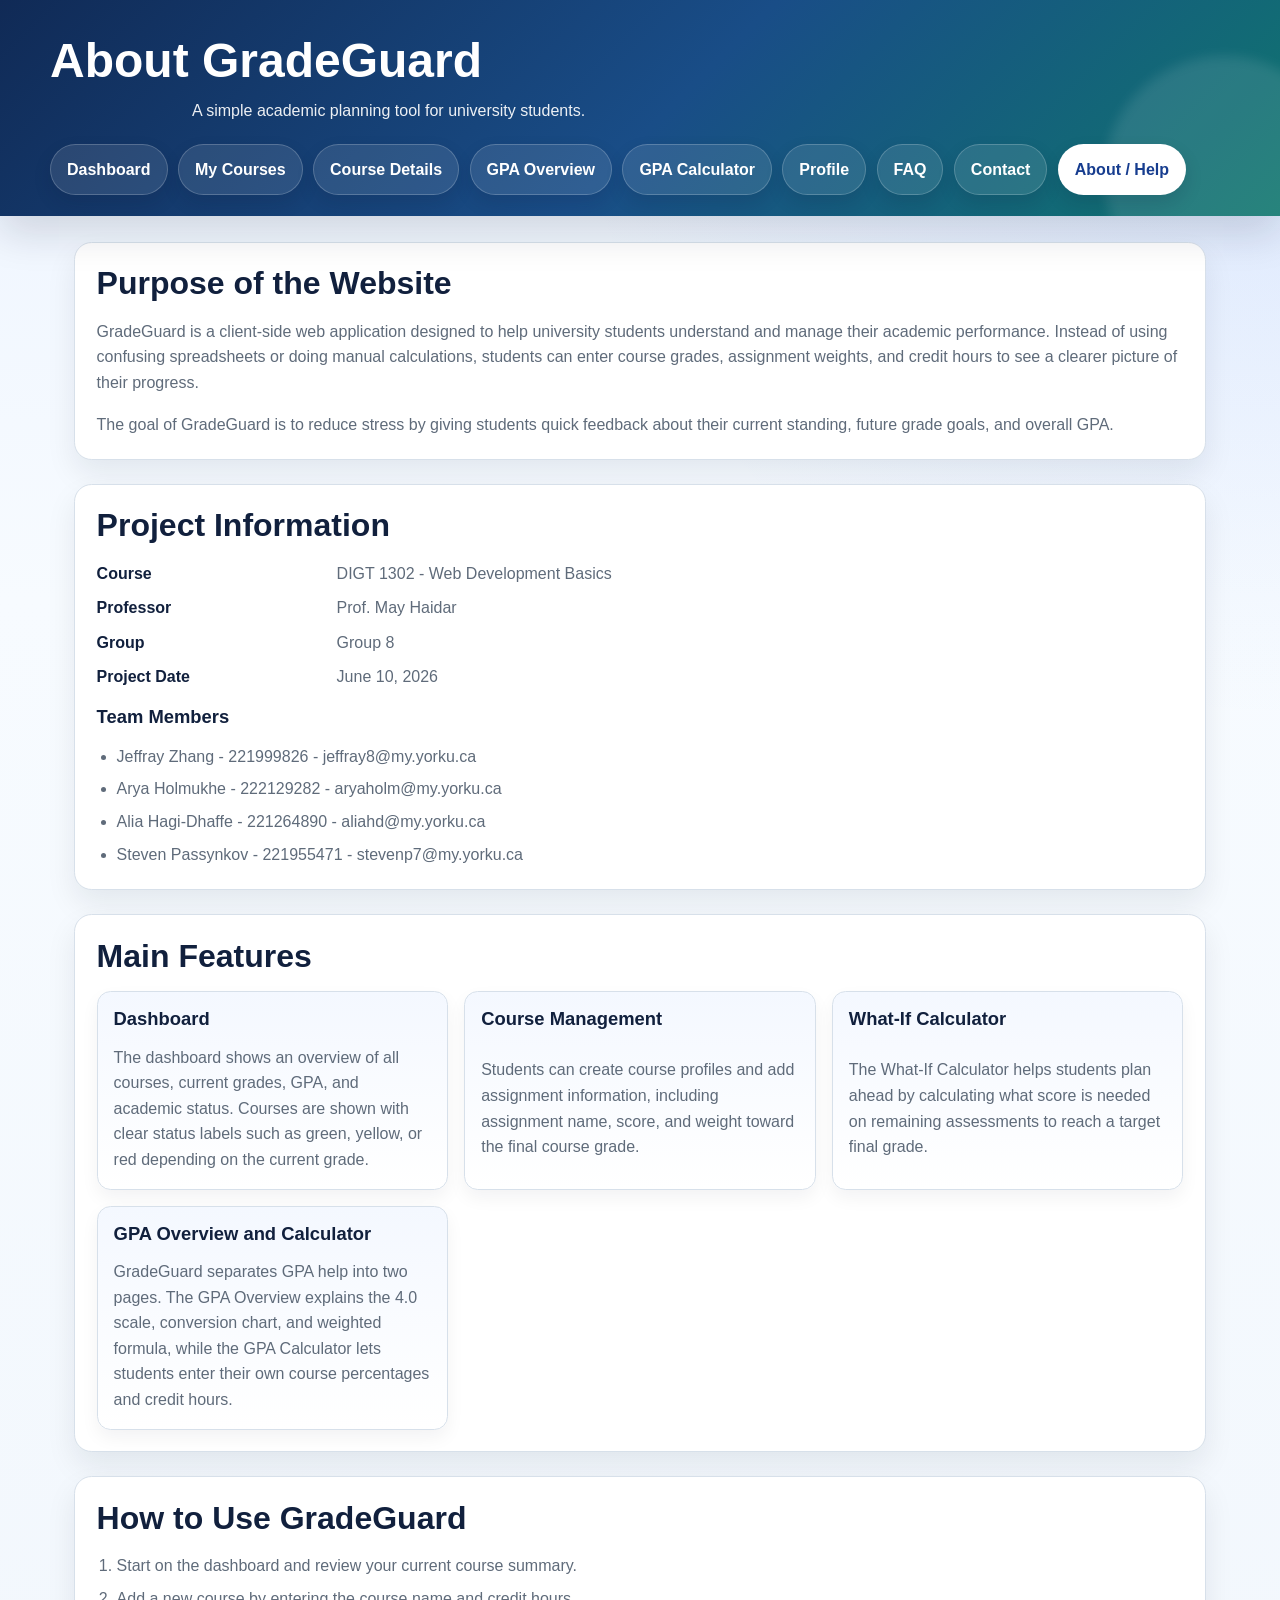
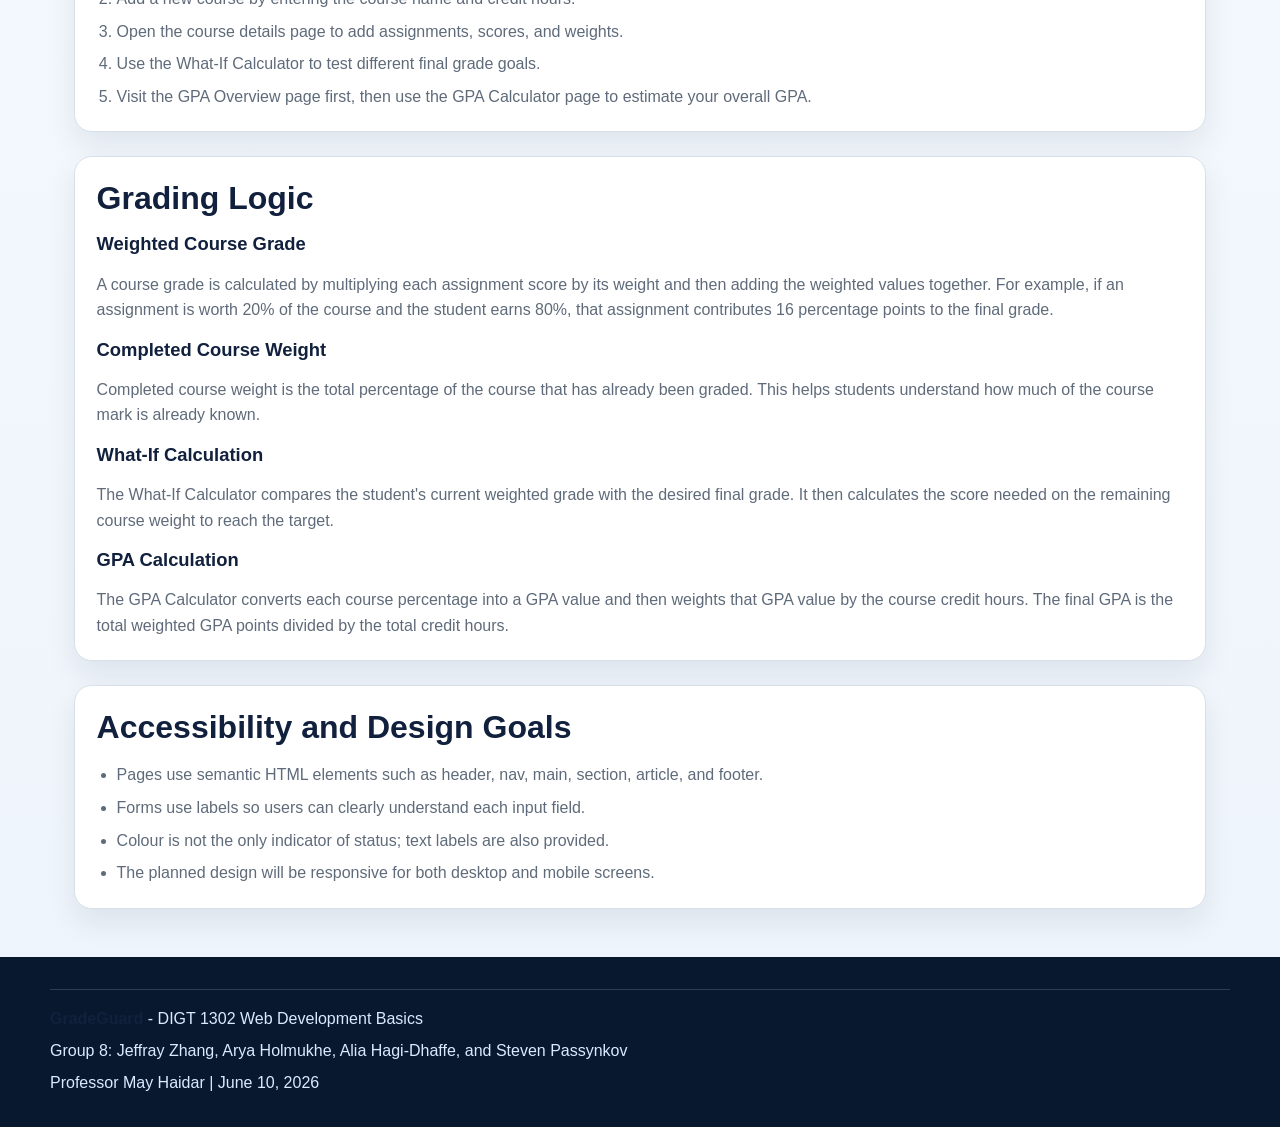
==== about.html @ 0c9a33d7 "added css and fixed feedback" ====
<!DOCTYPE html>
<html lang="en">
<head>
  <meta charset="UTF-8">
  <meta name="viewport" content="width=device-width, initial-scale=1.0">
  <meta name="description" content="Learn how GradeGuard helps students track grades, calculate GPA, and plan academic goals.">
  <title>About GradeGuard</title>
  <link rel="stylesheet" href="css/style.css">
</head>
<body class="site-page">
  <header class="page-header">
    <h1>About GradeGuard</h1>
    <p>A simple academic planning tool for university students.</p>

    <nav class="main-nav" aria-label="Main navigation">
      <ul>
        <li><a href="index.html">Dashboard</a></li>
        <li><a href="courses.html">My Courses</a></li>
        <li><a href="course-detail.html">Course Details</a></li>
        <li><a href="gpa-overview.html">GPA Overview</a></li>
        <li><a href="gpa-calculator.html">GPA Calculator</a></li>
        <li><a href="profile.html">Profile</a></li>
        <li><a href="faq.html">FAQ</a></li>
        <li><a href="contact.html">Contact</a></li>
        <li><a href="about.html" aria-current="page">About / Help</a></li>
      </ul>
    </nav>
  </header>

  <main class="page-content">
    <section aria-labelledby="purpose-heading">
      <h2 id="purpose-heading">Purpose of the Website</h2>
      <p>
        GradeGuard is a client-side web application designed to help university students understand
        and manage their academic performance. Instead of using confusing spreadsheets or doing
        manual calculations, students can enter course grades, assignment weights, and credit hours
        to see a clearer picture of their progress.
      </p>
      <p>
        The goal of GradeGuard is to reduce stress by giving students quick feedback about their
        current standing, future grade goals, and overall GPA.
      </p>
    </section>

    <section aria-labelledby="team-heading">
      <h2 id="team-heading">Project Information</h2>
      <dl>
        <dt>Course</dt>
        <dd>DIGT 1302 - Web Development Basics</dd>

        <dt>Professor</dt>
        <dd>Prof. May Haidar</dd>

        <dt>Group</dt>
        <dd>Group 8</dd>

        <dt>Project Date</dt>
        <dd>June 10, 2026</dd>
      </dl>

      <h3>Team Members</h3>
      <ul>
        <li>Jeffray Zhang - 221999826 - jeffray8@my.yorku.ca</li>
        <li>Arya Holmukhe - 222129282 - aryaholm@my.yorku.ca</li>
        <li>Alia Hagi-Dhaffe - 221264890 - aliahd@my.yorku.ca</li>
        <li>Steven Passynkov - 221955471 - stevenp7@my.yorku.ca</li>
      </ul>
    </section>

    <section aria-labelledby="features-heading">
      <h2 id="features-heading">Main Features</h2>

      <article>
        <h3>Dashboard</h3>
        <p>
          The dashboard shows an overview of all courses, current grades, GPA, and academic status.
          Courses are shown with clear status labels such as green, yellow, or red depending on the
          current grade.
        </p>
      </article>

      <article>
        <h3>Course Management</h3>
        <p>
          Students can create course profiles and add assignment information, including assignment
          name, score, and weight toward the final course grade.
        </p>
      </article>

      <article>
        <h3>What-If Calculator</h3>
        <p>
          The What-If Calculator helps students plan ahead by calculating what score is needed on
          remaining assessments to reach a target final grade.
        </p>
      </article>

      <article>
        <h3>GPA Overview and Calculator</h3>
        <p>
          GradeGuard separates GPA help into two pages. The GPA Overview explains the 4.0 scale,
          conversion chart, and weighted formula, while the GPA Calculator lets students enter their
          own course percentages and credit hours.
        </p>
      </article>
    </section>

    <section aria-labelledby="instructions-heading">
      <h2 id="instructions-heading">How to Use GradeGuard</h2>
      <ol>
        <li>Start on the dashboard and review your current course summary.</li>
        <li>Add a new course by entering the course name and credit hours.</li>
        <li>Open the course details page to add assignments, scores, and weights.</li>
        <li>Use the What-If Calculator to test different final grade goals.</li>
        <li>Visit the GPA Overview page first, then use the GPA Calculator page to estimate your overall GPA.</li>
      </ol>
    </section>

    <section aria-labelledby="grading-heading">
      <h2 id="grading-heading">Grading Logic</h2>

      <h3>Weighted Course Grade</h3>
      <p>
        A course grade is calculated by multiplying each assignment score by its weight and then
        adding the weighted values together. For example, if an assignment is worth 20% of the course
        and the student earns 80%, that assignment contributes 16 percentage points to the final grade.
      </p>

      <h3>Completed Course Weight</h3>
      <p>
        Completed course weight is the total percentage of the course that has already been graded.
        This helps students understand how much of the course mark is already known.
      </p>

      <h3>What-If Calculation</h3>
      <p>
        The What-If Calculator compares the student's current weighted grade with the desired final
        grade. It then calculates the score needed on the remaining course weight to reach the target.
      </p>

      <h3>GPA Calculation</h3>
      <p>
        The GPA Calculator converts each course percentage into a GPA value and then weights that GPA
        value by the course credit hours. The final GPA is the total weighted GPA points divided by
        the total credit hours.
      </p>
    </section>

    <section aria-labelledby="accessibility-heading">
      <h2 id="accessibility-heading">Accessibility and Design Goals</h2>
      <ul>
        <li>Pages use semantic HTML elements such as header, nav, main, section, article, and footer.</li>
        <li>Forms use labels so users can clearly understand each input field.</li>
        <li>Colour is not the only indicator of status; text labels are also provided.</li>
        <li>The planned design will be responsive for both desktop and mobile screens.</li>
      </ul>
    </section>
  </main>

  <footer class="site-footer">
    <hr>
    <p><strong>GradeGuard</strong> - DIGT 1302 Web Development Basics</p>
    <p>Group 8: Jeffray Zhang, Arya Holmukhe, Alia Hagi-Dhaffe, and Steven Passynkov</p>
    <p>Professor May Haidar | June 10, 2026</p>
  </footer>
</body>
</html>
---- css/style.css ----
/* ==================================
   GradeGuard Phase 2 Stylesheet
   Mobile-first, responsive layout
   ================================== */

:root {
  --bg: #eef4fb;
  --bg-alt: #f8fbff;
  --surface: #ffffff;
  --surface-soft: #f4f8ff;
  --surface-accent: #eaf2ff;
  --text: #1f2937;
  --muted: #5f6b7a;
  --heading: #11203d;
  --primary: #2563eb;
  --primary-dark: #173d8f;
  --secondary: #0f766e;
  --accent: #b45309;
  --success: #15803d;
  --warning: #b45309;
  --danger: #b91c1c;
  --focus: rgba(37, 99, 235, 0.22);
  --border-color: #d7e0ea;
  --shadow: 0 14px 30px rgba(15, 23, 42, 0.08);
  --shadow-strong: 0 18px 38px rgba(15, 23, 42, 0.14);
  --radius: 1.1rem;
  --radius-sm: 0.85rem;
  --max-width: 1180px;
}

*,
*::before,
*::after {
  box-sizing: border-box;
}

html {
  scroll-behavior: smooth;
}

body.site-page {
  margin: 0;
  min-height: 100vh;
  font-family: Arial, Helvetica, sans-serif;
  font-size: 1rem;
  line-height: 1.6;
  color: var(--text);
  background:
    radial-gradient(circle at top right, rgba(37, 99, 235, 0.11), transparent 24%),
    linear-gradient(180deg, #edf4ff 0%, #f7fbff 22%, #eef4fb 100%);
}

img {
  display: block;
  max-width: 100%;
  height: auto;
}

img[src*="profile"] {
  border-radius: 50%;
}

figure {
  margin: 0;
  display: grid;
  gap: 0.75rem;
  justify-items: center;
  text-align: center;
}

figure img {
  width: min(100%, 15rem);
  padding: 0.75rem;
  border: 1px solid var(--border-color);
  background: var(--surface);
  box-shadow: var(--shadow);
}

figcaption {
  color: var(--muted);
  font-size: 0.95rem;
}

abbr[title] {
  text-decoration: underline dotted;
}

h1,
h2,
h3,
h4,
h5,
h6 {
  margin: 0;
  color: var(--heading);
  line-height: 1.2;
}

h1 {
  font-size: clamp(2rem, 5vw, 3rem);
}

h2 {
  font-size: clamp(1.45rem, 3vw, 2rem);
}

h3 {
  font-size: 1.15rem;
}

p,
ul,
ol,
dl,
form,
table,
figure {
  margin: 0;
}

p,
dd,
li,
summary,
figcaption,
address {
  color: var(--muted);
}

strong,
th,
dt,
legend,
label,
summary {
  color: var(--heading);
}

ul,
ol {
  padding-left: 1.25rem;
}

li + li {
  margin-top: 0.45rem;
}

.main-nav li + li,
.page-content > nav:not(.main-nav) li + li {
  margin-top: 0;
}

dl {
  display: grid;
  gap: 0.45rem;
}

dt {
  font-weight: 700;
}

dd {
  margin: 0;
}

address {
  font-style: normal;
  display: grid;
  gap: 0.45rem;
}

a {
  color: var(--primary);
  text-decoration: none;
  text-underline-offset: 0.16em;
  transition: color 0.2s ease, opacity 0.2s ease, text-decoration-color 0.2s ease;
}

a:hover,
a:focus-visible {
  color: var(--primary-dark);
  text-decoration: underline;
}

:focus-visible {
  outline: 3px solid var(--focus);
  outline-offset: 2px;
}

button,
input,
select,
textarea {
  font: inherit;
}

.page-header {
  position: relative;
  overflow: hidden;
  padding: 1.5rem 1rem 1rem;
  color: #ffffff;
  background: linear-gradient(135deg, #102a56 0%, #194d87 52%, #0f766e 100%);
  box-shadow: var(--shadow-strong);
}

.page-header::after {
  content: "";
  position: absolute;
  right: -4rem;
  bottom: -5rem;
  width: 15rem;
  height: 15rem;
  border-radius: 50%;
  background: rgba(255, 255, 255, 0.1);
  filter: blur(6px);
}

.page-header > h1,
.page-header > p,
.page-header > nav {
  position: relative;
  z-index: 1;
  max-width: var(--max-width);
  margin-inline: auto;
}

.page-header > h1 {
  color: #ffffff;
}

.page-header > p {
  margin-top: 0.55rem;
  max-width: 56rem;
  color: rgba(255, 255, 255, 0.92);
}

.main-nav {
  margin-top: 1.25rem;
}

.main-nav ul {
  display: flex;
  flex-wrap: wrap;
  gap: 0.65rem;
  list-style: none;
  margin: 0;
  padding: 0;
}

.main-nav li {
  flex: 1 1 100%;
}

.main-nav a {
  display: inline-flex;
  width: 100%;
  align-items: center;
  justify-content: center;
  padding: 0.72rem 1rem;
  border: 1px solid rgba(255, 255, 255, 0.2);
  border-radius: 999px;
  background: rgba(255, 255, 255, 0.1);
  color: #ffffff;
  font-weight: 700;
  text-align: center;
  box-shadow: 0 8px 18px rgba(11, 23, 48, 0.14);
  transition: transform 0.2s ease, background 0.2s ease, color 0.2s ease, box-shadow 0.2s ease;
}

.main-nav a:hover,
.main-nav a:focus-visible {
  color: var(--primary-dark);
  background: #ffffff;
  text-decoration: none;
  transform: translateY(-1px);
  box-shadow: 0 12px 24px rgba(11, 23, 48, 0.18);
}

.main-nav a[aria-current="page"] {
  background: #ffffff;
  color: var(--primary-dark);
}

.page-content {
  display: grid;
  gap: 1.25rem;
  max-width: var(--max-width);
  margin: 1.25rem auto 0;
  padding: 0 1rem 2.5rem;
}

.page-content > * {
  padding: 1.15rem;
  overflow-x: auto;
  background: var(--surface);
  border: 1px solid var(--border-color);
  border-radius: var(--radius);
  box-shadow: var(--shadow);
}

.page-content > nav:not(.main-nav) {
  padding: 0.9rem 1rem;
  background: var(--surface-soft);
}

.page-content > nav:not(.main-nav) p {
  font-size: 0.95rem;
}

.page-content > nav:not(.main-nav) ul {
  display: flex;
  flex-wrap: wrap;
  gap: 0.6rem;
  list-style: none;
  margin-top: 0.8rem;
  padding: 0;
}

.page-content > nav:not(.main-nav) a {
  display: inline-flex;
  align-items: center;
  padding: 0.55rem 0.8rem;
  border: 1px solid var(--border-color);
  border-radius: 999px;
  background: #ffffff;
  font-weight: 600;
}

.page-content > section,
.page-content > article,
.page-content > aside {
  display: grid;
  gap: 1rem;
}

.page-content > section > h2,
.page-content > section > p,
.page-content > section > ul,
.page-content > section > ol,
.page-content > section > dl,
.page-content > section > form,
.page-content > section > table,
.page-content > section > figure,
.page-content > section > nav,
.page-content > article > h2,
.page-content > article > p,
.page-content > article > ul,
.page-content > article > ol {
  grid-column: 1 / -1;
}

section > article,
section > figure,
section > form,
article > section,
aside > article {
  display: grid;
  gap: 0.9rem;
  padding: 1rem;
  background: linear-gradient(180deg, var(--surface-soft) 0%, #ffffff 100%);
  border: 1px solid var(--border-color);
  border-radius: var(--radius-sm);
  box-shadow: 0 8px 18px rgba(15, 23, 42, 0.05);
  transition: transform 0.2s ease, box-shadow 0.2s ease, border-color 0.2s ease;
}

section > article:hover,
section > figure:hover,
section > form:hover,
article > section:hover,
details:hover {
  transform: translateY(-2px);
  box-shadow: 0 14px 28px rgba(15, 23, 42, 0.1);
}

#course-tools {
  border-left: 5px solid var(--primary);
}

#digt-1302,
#psyc-1010,
#stat-2020 {
  scroll-margin-top: 1.2rem;
}

#digt-1302 {
  border-top: 5px solid var(--success);
}

#psyc-1010 {
  border-top: 5px solid var(--warning);
}

#stat-2020 {
  border-top: 5px solid var(--danger);
}

:target {
  box-shadow: 0 0 0 3px rgba(37, 99, 235, 0.18), var(--shadow);
}

meter,
progress {
  width: 100%;
  height: 0.95rem;
  margin-top: 0.75rem;
  accent-color: var(--primary);
}

table {
  width: 100%;
  min-width: 38rem;
  border-collapse: collapse;
  background: #ffffff;
}

caption {
  caption-side: top;
  text-align: left;
  padding-bottom: 0.75rem;
  font-weight: 700;
  color: var(--heading);
}

thead th {
  background: var(--surface-accent);
  color: var(--primary-dark);
}

th,
td {
  padding: 0.82rem 1rem;
  text-align: left;
  vertical-align: top;
  border-bottom: 1px solid #e3e9f1;
}

tbody tr:nth-child(even) {
  background: #f8fbff;
}

tfoot th,
tfoot td {
  background: #eef4ff;
  font-weight: 700;
}

form {
  display: grid;
  gap: 1rem;
}

form p {
  margin: 0;
}

fieldset {
  display: grid;
  gap: 0.95rem;
  margin: 0;
  padding: 1rem;
  border: 1px solid var(--border-color);
  border-radius: var(--radius-sm);
  background: #ffffff;
  min-inline-size: 0;
}

fieldset fieldset {
  background: var(--surface-soft);
}

legend {
  padding: 0 0.35rem;
  font-weight: 700;
}

label {
  display: inline-block;
  margin-bottom: 0.38rem;
  font-weight: 700;
}

input:not([type="checkbox"]):not([type="radio"]),
select,
textarea {
  width: 100%;
  padding: 0.82rem 0.9rem;
  border: 1px solid #c8d4e2;
  border-radius: 0.8rem;
  background: #ffffff;
  color: var(--text);
  transition: border-color 0.2s ease, box-shadow 0.2s ease, background 0.2s ease;
}

textarea {
  min-height: 8rem;
  resize: vertical;
}

input[type="checkbox"],
input[type="radio"] {
  width: 1rem;
  height: 1rem;
  margin: 0 0.5rem 0 0;
  vertical-align: middle;
  accent-color: var(--primary);
}

input:hover,
select:hover,
textarea:hover {
  border-color: #9eb5d4;
}

input:focus-visible,
select:focus-visible,
textarea:focus-visible,
button:focus-visible {
  border-color: var(--primary);
  box-shadow: 0 0 0 3px var(--focus);
  outline: none;
}

::placeholder {
  color: #7b8696;
}

button {
  display: inline-flex;
  align-items: center;
  justify-content: center;
  padding: 0.82rem 1.15rem;
  border: none;
  border-radius: 0.8rem;
  background: linear-gradient(135deg, var(--primary), var(--secondary));
  color: #ffffff;
  font-weight: 700;
  cursor: pointer;
  box-shadow: 0 10px 22px rgba(37, 99, 235, 0.18);
  transition: transform 0.2s ease, box-shadow 0.2s ease, filter 0.2s ease;
}

button:hover,
button:focus-visible {
  transform: translateY(-1px);
  box-shadow: 0 14px 26px rgba(37, 99, 235, 0.2);
  filter: brightness(1.03);
}

button + button {
  margin-left: 0.55rem;
}

button[type="reset"] {
  background: linear-gradient(135deg, #475569, #334155);
  box-shadow: 0 10px 22px rgba(51, 65, 85, 0.18);
}

button[type="button"] {
  background: linear-gradient(135deg, #dc2626, #b91c1c);
  box-shadow: 0 10px 22px rgba(185, 28, 28, 0.18);
}

td button {
  width: auto;
  white-space: nowrap;
}

details {
  padding: 0.95rem 1rem;
  border: 1px solid var(--border-color);
  border-radius: var(--radius-sm);
  background: #ffffff;
  box-shadow: 0 8px 18px rgba(15, 23, 42, 0.04);
  transition: border-color 0.2s ease, box-shadow 0.2s ease, background 0.2s ease, transform 0.2s ease;
}

details + details {
  margin-top: 0.85rem;
}

details[open] {
  background: var(--surface-soft);
  border-color: #bdd0f2;
  box-shadow: 0 12px 24px rgba(15, 23, 42, 0.08);
}

summary {
  cursor: pointer;
  font-weight: 700;
  list-style: none;
}

summary::-webkit-details-marker {
  display: none;
}

summary::after {
  content: "+";
  float: right;
  color: var(--primary);
  font-size: 1.15rem;
  line-height: 1;
}

details[open] summary::after {
  content: "−";
}

details p,
details dl,
details ul {
  margin-top: 0.8rem;
}

.site-footer {
  padding: 1.5rem 1rem 2rem;
  color: #dbeafe;
  background: #08192f;
}

.site-footer > hr,
.site-footer > p {
  max-width: var(--max-width);
  margin-inline: auto;
}

.site-footer > hr {
  border: none;
  border-top: 1px solid rgba(191, 219, 254, 0.18);
  margin-bottom: 1rem;
}

.site-footer p {
  margin-top: 0.4rem;
  color: #dbeafe;
}

.site-footer a {
  color: #93c5fd;
}

.site-footer a:hover,
.site-footer a:focus-visible {
  color: #ffffff;
}

@media (min-width: 48rem) {
  .page-header {
    padding: 2rem 1.5rem 1.35rem;
  }

  .main-nav li {
    flex: 0 1 auto;
  }

  .main-nav a {
    width: auto;
  }

  .page-content {
    gap: 1.5rem;
    padding: 0 1.5rem 3rem;
  }

  .page-content > section,
  .page-content > article {
    grid-template-columns: repeat(auto-fit, minmax(17rem, 1fr));
  }

  fieldset {
    grid-template-columns: repeat(2, minmax(0, 1fr));
  }

  fieldset fieldset {
    grid-column: 1 / -1;
  }

  figure {
    justify-items: start;
    text-align: left;
  }

  dl {
    grid-template-columns: minmax(10rem, 14rem) 1fr;
    gap: 0.55rem 1rem;
  }
}

@media (min-width: 75rem) {
  .page-content {
    margin-top: 1.6rem;
  }

  .page-content > * {
    padding: 1.35rem;
  }

  .main-nav ul {
    justify-content: flex-start;
  }
}

@media (orientation: landscape) and (max-width: 70rem) {
  .main-nav ul {
    justify-content: center;
  }

  .page-content {
    gap: 1rem;
  }

  .page-content > * {
    padding: 1rem;
  }
}

@media (max-width: 47.99rem) {
  body.site-page {
    font-size: 0.98rem;
  }

  .page-header,
  .site-footer {
    padding-left: 1rem;
    padding-right: 1rem;
  }

  .page-content > * {
    padding: 1rem;
  }

  table {
    min-width: 34rem;
  }

  button {
    width: 100%;
  }

  button + button {
    margin-top: 0.55rem;
    margin-left: 0;
  }
}
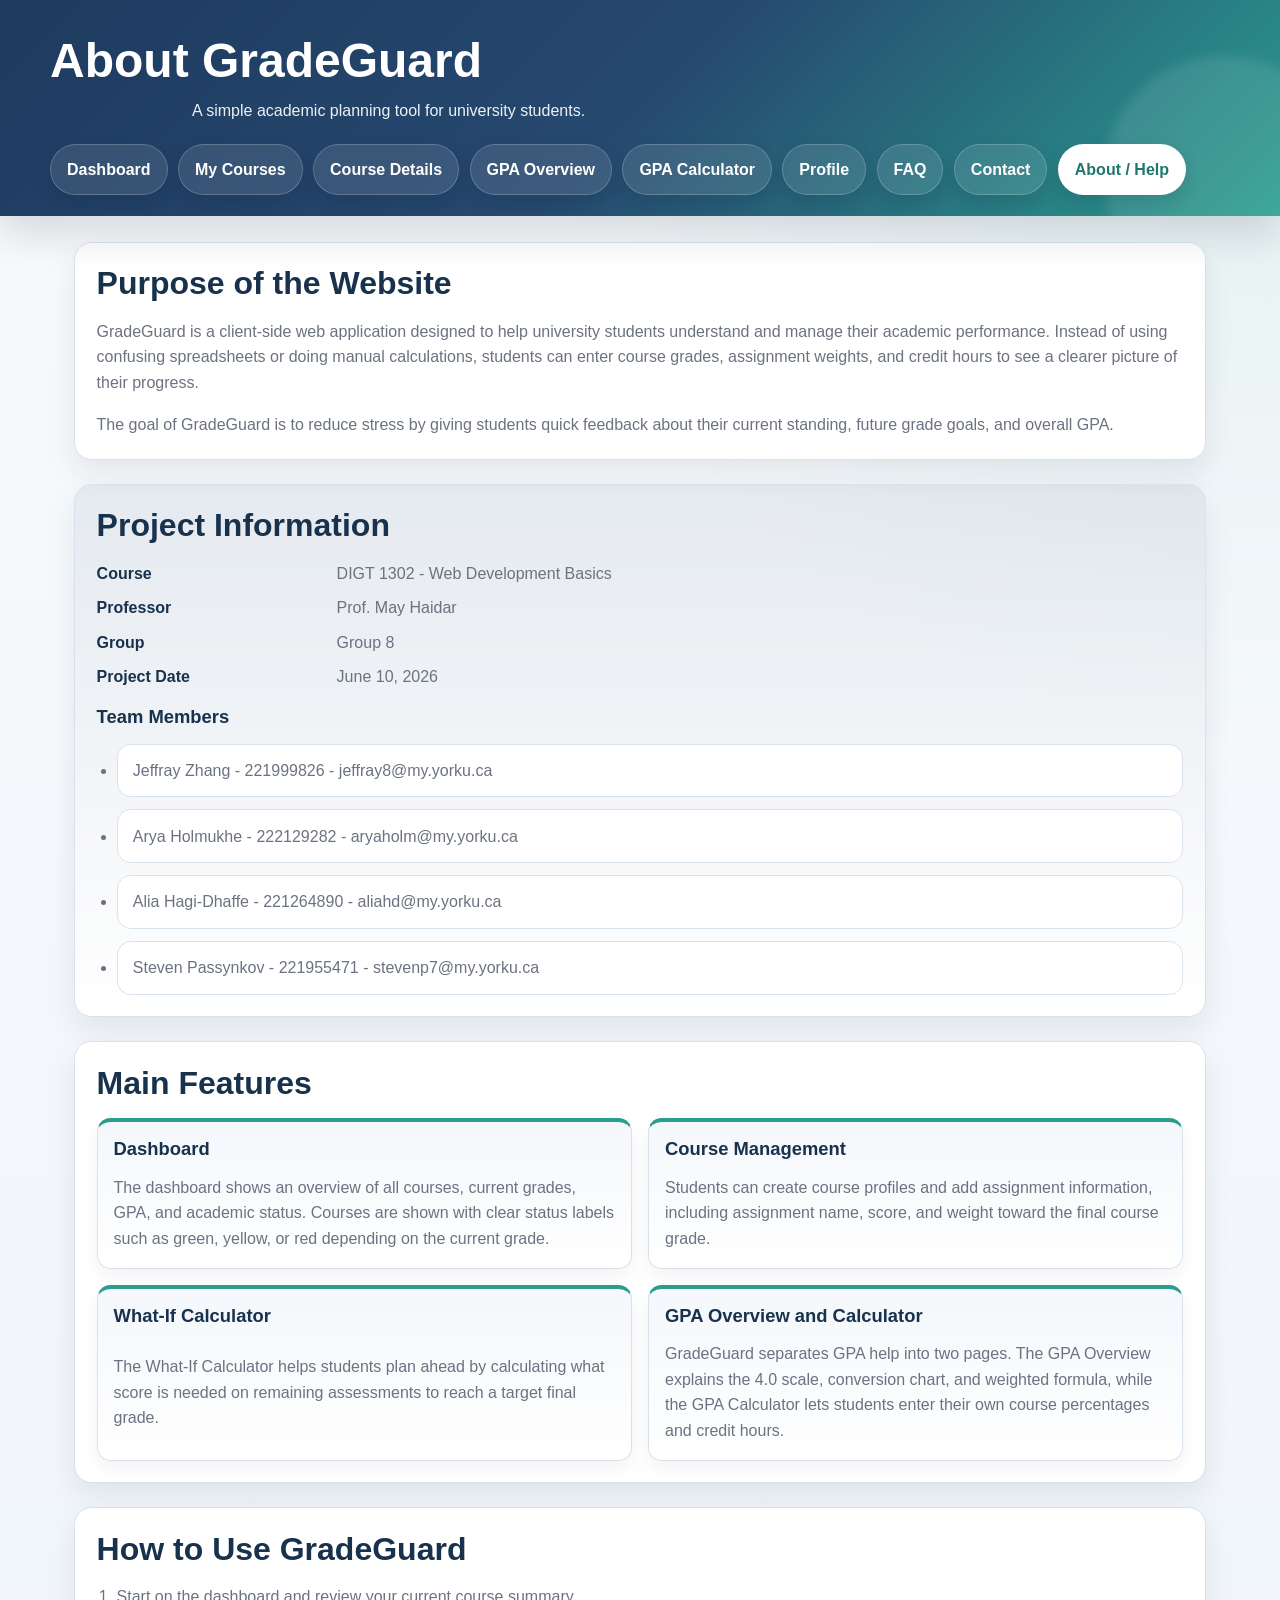
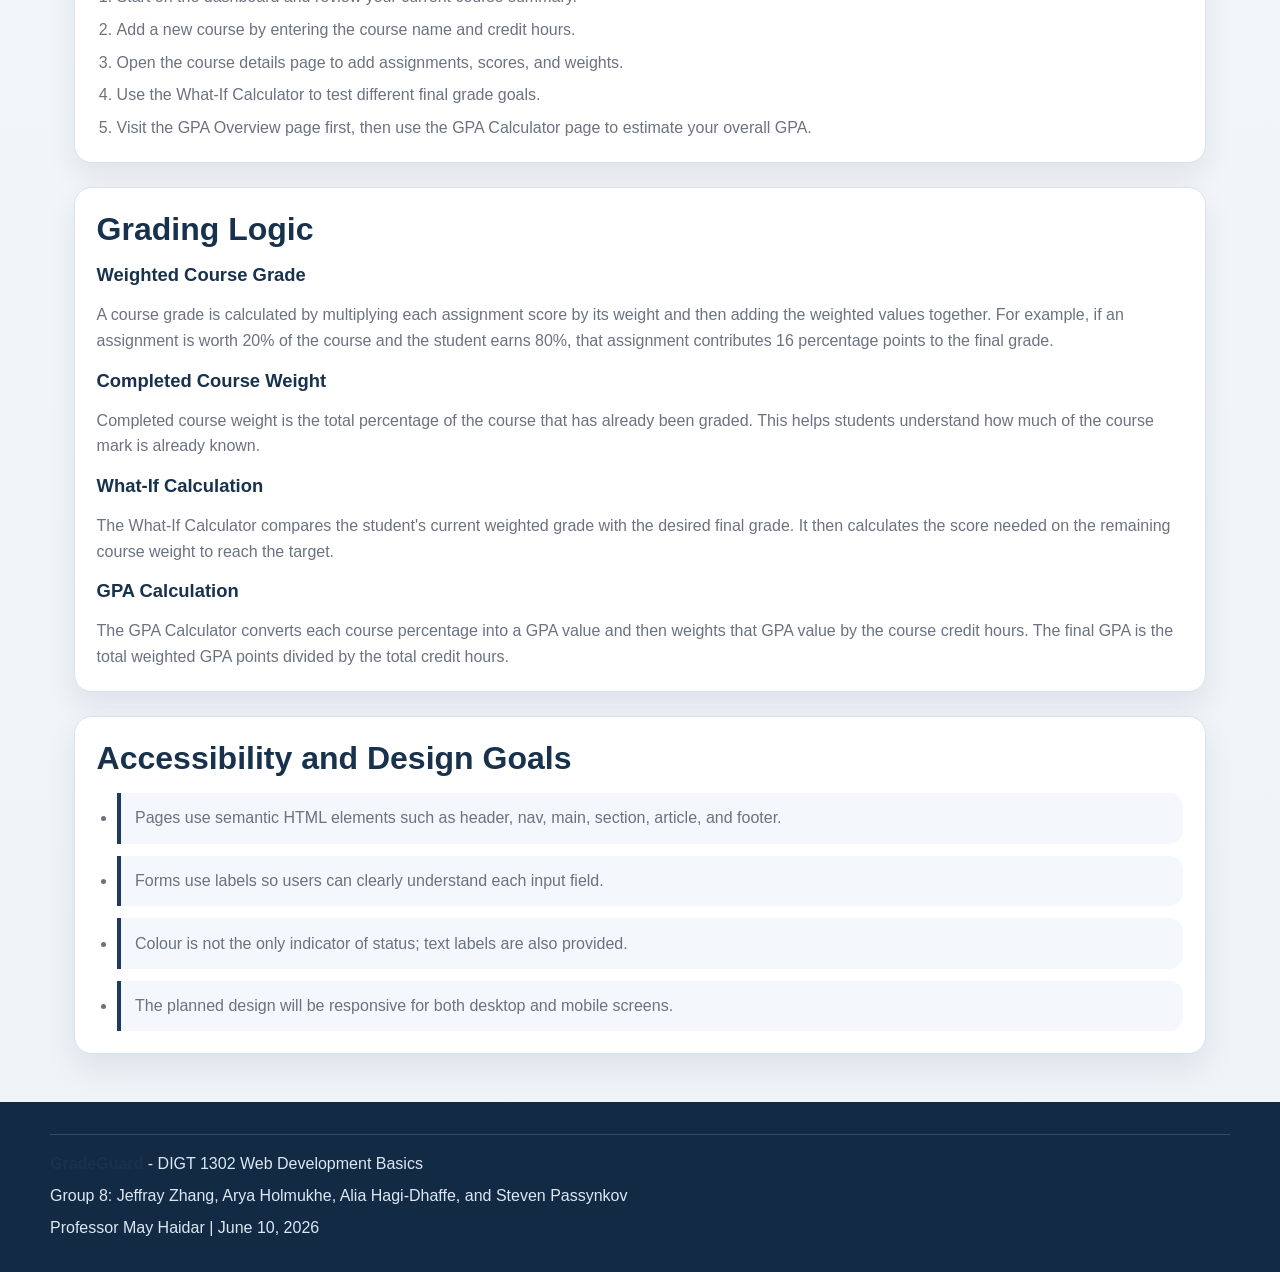
==== commit 44de135a: "more css changes" ====
--- a/about.html
+++ b/about.html
@@ -6,8 +6,9 @@
   <meta name="description" content="Learn how GradeGuard helps students track grades, calculate GPA, and plan academic goals.">
   <title>About GradeGuard</title>
   <link rel="stylesheet" href="css/style.css">
+  <link rel="stylesheet" href="css/about.css">
 </head>
-<body class="site-page">
+<body class="site-page page-about">
   <header class="page-header">
     <h1>About GradeGuard</h1>
     <p>A simple academic planning tool for university students.</p>
--- a/css/style.css
+++ b/css/style.css
@@ -1,26 +1,30 @@
 /* ==================================
-   GradeGuard Phase 2 Stylesheet
-   Mobile-first, responsive layout
+   GradeGuard Shared Base Stylesheet
+   Global theme, layout, forms, tables,
+   navigation, accessibility, and responsiveness
    ================================== */
 
 :root {
-  --bg: #eef4fb;
-  --bg-alt: #f8fbff;
+  --bg: #f8fafc;
+  --bg-alt: #eef3f8;
   --surface: #ffffff;
-  --surface-soft: #f4f8ff;
-  --surface-accent: #eaf2ff;
+  --surface-soft: #f4f7fb;
+  --surface-accent: #ebf3f4;
   --text: #1f2937;
-  --muted: #5f6b7a;
-  --heading: #11203d;
-  --primary: #2563eb;
-  --primary-dark: #173d8f;
-  --secondary: #0f766e;
-  --accent: #b45309;
-  --success: #15803d;
-  --warning: #b45309;
-  --danger: #b91c1c;
-  --focus: rgba(37, 99, 235, 0.22);
-  --border-color: #d7e0ea;
+  --muted: #6b7280;
+  --heading: #18324d;
+  --primary: #2a9d8f;
+  --primary-dark: #1f776d;
+  --secondary: #1e3a5f;
+  --accent: #facc15;
+  --accent-dark: #8a6a00;
+  --success: #22c55e;
+  --warning: #facc15;
+  --warning-dark: #8a6a00;
+  --danger: #ef4444;
+  --danger-dark: #991b1b;
+  --focus: rgba(42, 157, 143, 0.24);
+  --border-color: #d8e2ec;
   --shadow: 0 14px 30px rgba(15, 23, 42, 0.08);
   --shadow-strong: 0 18px 38px rgba(15, 23, 42, 0.14);
   --radius: 1.1rem;
@@ -46,8 +50,8 @@
   line-height: 1.6;
   color: var(--text);
   background:
-    radial-gradient(circle at top right, rgba(37, 99, 235, 0.11), transparent 24%),
-    linear-gradient(180deg, #edf4ff 0%, #f7fbff 22%, #eef4fb 100%);
+    radial-gradient(circle at top right, rgba(42, 157, 143, 0.1), transparent 24%),
+    linear-gradient(180deg, #f8fafc 0%, #f3f7fb 38%, #eef3f8 100%);
 }
 
 img {
@@ -170,7 +174,7 @@
 }
 
 a {
-  color: var(--primary);
+  color: var(--secondary);
   text-decoration: none;
   text-underline-offset: 0.16em;
   transition: color 0.2s ease, opacity 0.2s ease, text-decoration-color 0.2s ease;
@@ -199,7 +203,7 @@
   overflow: hidden;
   padding: 1.5rem 1rem 1rem;
   color: #ffffff;
-  background: linear-gradient(135deg, #102a56 0%, #194d87 52%, #0f766e 100%);
+  background: linear-gradient(135deg, #1e3a5f 0%, #26496f 50%, #2a9d8f 100%);
   box-shadow: var(--shadow-strong);
 }
 
@@ -373,30 +377,8 @@
   box-shadow: 0 14px 28px rgba(15, 23, 42, 0.1);
 }
 
-#course-tools {
-  border-left: 5px solid var(--primary);
-}
-
-#digt-1302,
-#psyc-1010,
-#stat-2020 {
-  scroll-margin-top: 1.2rem;
-}
-
-#digt-1302 {
-  border-top: 5px solid var(--success);
-}
-
-#psyc-1010 {
-  border-top: 5px solid var(--warning);
-}
-
-#stat-2020 {
-  border-top: 5px solid var(--danger);
-}
-
 :target {
-  box-shadow: 0 0 0 3px rgba(37, 99, 235, 0.18), var(--shadow);
+  box-shadow: 0 0 0 3px rgba(42, 157, 143, 0.22), var(--shadow);
 }
 
 meter,
@@ -441,7 +423,7 @@
 
 tfoot th,
 tfoot td {
-  background: #eef4ff;
+  background: var(--surface-accent);
   font-weight: 700;
 }
 
@@ -509,7 +491,7 @@
 input:hover,
 select:hover,
 textarea:hover {
-  border-color: #9eb5d4;
+  border-color: #9bc7c1;
 }
 
 input:focus-visible,
@@ -532,18 +514,18 @@
   padding: 0.82rem 1.15rem;
   border: none;
   border-radius: 0.8rem;
-  background: linear-gradient(135deg, var(--primary), var(--secondary));
+  background: linear-gradient(135deg, var(--secondary), var(--primary));
   color: #ffffff;
   font-weight: 700;
   cursor: pointer;
-  box-shadow: 0 10px 22px rgba(37, 99, 235, 0.18);
+  box-shadow: 0 10px 22px rgba(42, 157, 143, 0.22);
   transition: transform 0.2s ease, box-shadow 0.2s ease, filter 0.2s ease;
 }
 
 button:hover,
 button:focus-visible {
   transform: translateY(-1px);
-  box-shadow: 0 14px 26px rgba(37, 99, 235, 0.2);
+  box-shadow: 0 14px 26px rgba(42, 157, 143, 0.24);
   filter: brightness(1.03);
 }
 
@@ -557,8 +539,8 @@
 }
 
 button[type="button"] {
-  background: linear-gradient(135deg, #dc2626, #b91c1c);
-  box-shadow: 0 10px 22px rgba(185, 28, 28, 0.18);
+  background: linear-gradient(135deg, var(--danger), var(--danger-dark));
+  box-shadow: 0 10px 22px rgba(239, 68, 68, 0.22);
 }
 
 td button {
@@ -581,7 +563,7 @@
 
 details[open] {
   background: var(--surface-soft);
-  border-color: #bdd0f2;
+  border-color: #b7d7d2;
   box-shadow: 0 12px 24px rgba(15, 23, 42, 0.08);
 }
 
@@ -615,8 +597,8 @@
 
 .site-footer {
   padding: 1.5rem 1rem 2rem;
-  color: #dbeafe;
-  background: #08192f;
+  color: #dce7f2;
+  background: #132a45;
 }
 
 .site-footer > hr,
@@ -633,11 +615,11 @@
 
 .site-footer p {
   margin-top: 0.4rem;
-  color: #dbeafe;
+  color: #dce7f2;
 }
 
 .site-footer a {
-  color: #93c5fd;
+  color: #8de0d5;
 }
 
 .site-footer a:hover,
--- a/css/about.css
+++ b/css/about.css
@@ -0,0 +1,41 @@
+/* About page styles */
+
+.page-about section[aria-labelledby="team-heading"] {
+  background: linear-gradient(180deg, rgba(30, 58, 95, 0.08) 0%, #ffffff 100%);
+}
+
+.page-about section[aria-labelledby="team-heading"] ul {
+  display: grid;
+  gap: 0.75rem;
+}
+
+.page-about section[aria-labelledby="team-heading"] li {
+  margin: 0;
+  padding: 0.82rem 0.95rem;
+  border: 1px solid var(--border-color);
+  border-radius: var(--radius-sm);
+  background: #ffffff;
+}
+
+.page-about section[aria-labelledby="features-heading"] > article {
+  border-top: 4px solid var(--primary);
+}
+
+.page-about section[aria-labelledby="accessibility-heading"] ul {
+  display: grid;
+  gap: 0.75rem;
+}
+
+.page-about section[aria-labelledby="accessibility-heading"] li {
+  margin: 0;
+  padding: 0.78rem 0.9rem;
+  border-left: 4px solid var(--secondary);
+  background: var(--surface-soft);
+  border-radius: 0 var(--radius-sm) var(--radius-sm) 0;
+}
+
+@media (min-width: 48rem) {
+  .page-about section[aria-labelledby="features-heading"] {
+    grid-template-columns: repeat(2, minmax(0, 1fr));
+  }
+}
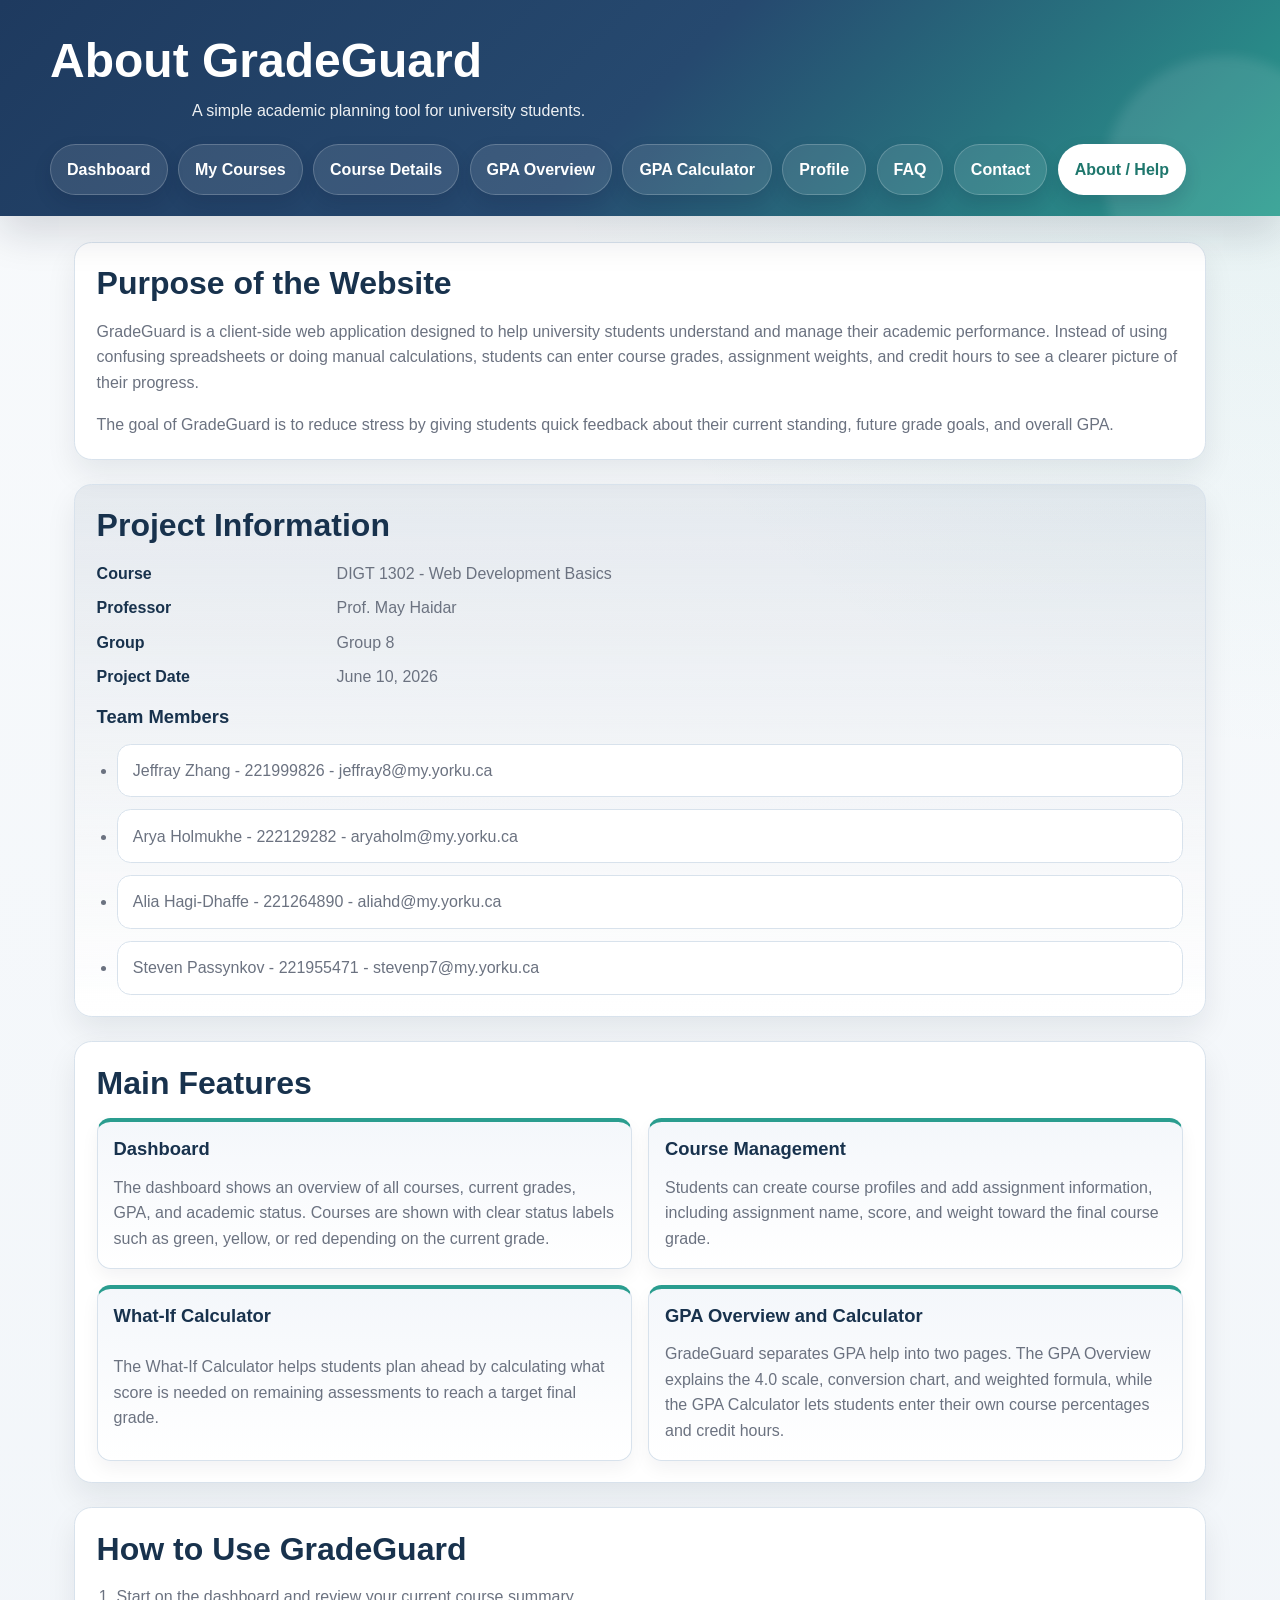
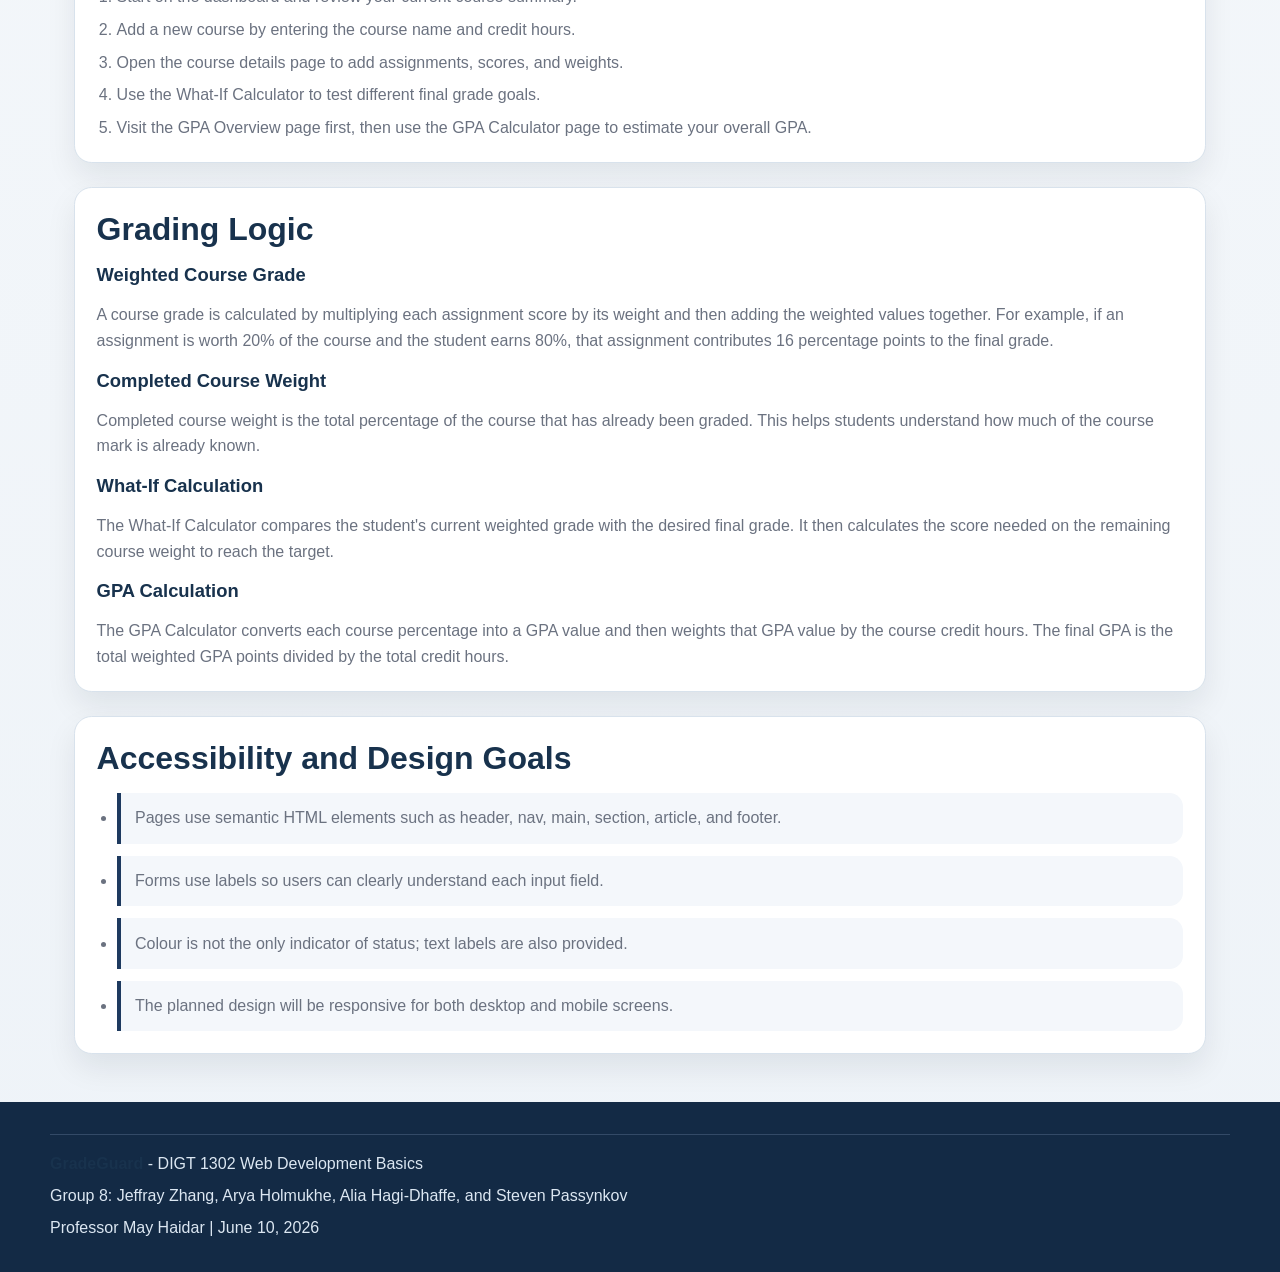
==== commit a79bc093: "Phase 2 polish: shared accent-border utilities, collapsible course panels, stacked mobile tables Ass" ====
--- a/about.html
+++ b/about.html
@@ -71,7 +71,7 @@
     <section aria-labelledby="features-heading">
       <h2 id="features-heading">Main Features</h2>
 
-      <article>
+      <article class="edge-top">
         <h3>Dashboard</h3>
         <p>
           The dashboard shows an overview of all courses, current grades, GPA, and academic status.
@@ -80,7 +80,7 @@
         </p>
       </article>
 
-      <article>
+      <article class="edge-top">
         <h3>Course Management</h3>
         <p>
           Students can create course profiles and add assignment information, including assignment
@@ -88,7 +88,7 @@
         </p>
       </article>
 
-      <article>
+      <article class="edge-top">
         <h3>What-If Calculator</h3>
         <p>
           The What-If Calculator helps students plan ahead by calculating what score is needed on
@@ -96,7 +96,7 @@
         </p>
       </article>
 
-      <article>
+      <article class="edge-top">
         <h3>GPA Overview and Calculator</h3>
         <p>
           GradeGuard separates GPA help into two pages. The GPA Overview explains the 4.0 scale,
@@ -147,13 +147,13 @@
       </p>
     </section>
 
-    <section aria-labelledby="accessibility-heading">
+    <section aria-labelledby="accessibility-heading" class="edge-secondary">
       <h2 id="accessibility-heading">Accessibility and Design Goals</h2>
       <ul>
-        <li>Pages use semantic HTML elements such as header, nav, main, section, article, and footer.</li>
-        <li>Forms use labels so users can clearly understand each input field.</li>
-        <li>Colour is not the only indicator of status; text labels are also provided.</li>
-        <li>The planned design will be responsive for both desktop and mobile screens.</li>
+        <li class="edge-left">Pages use semantic HTML elements such as header, nav, main, section, article, and footer.</li>
+        <li class="edge-left">Forms use labels so users can clearly understand each input field.</li>
+        <li class="edge-left">Colour is not the only indicator of status; text labels are also provided.</li>
+        <li class="edge-left">The planned design will be responsive for both desktop and mobile screens.</li>
       </ul>
     </section>
   </main>
--- a/css/style.css
+++ b/css/style.css
@@ -25,11 +25,45 @@
   --danger-dark: #991b1b;
   --focus: rgba(42, 157, 143, 0.24);
   --border-color: #d8e2ec;
+  --border-input: #c8d4e2;
+  --border-input-hover: #9bc7c1;
+  --table-border: #e3e9f1;
+  --row-stripe: #f8fbff;
+  --placeholder: #7b8696;
+  --footer-bg: #132a45;
+  --footer-text: #dce7f2;
+  --footer-border: rgba(191, 219, 254, 0.18);
+  --footer-link: #8de0d5;
+  --shadow-sm: 0 8px 18px rgba(15, 23, 42, 0.05);
   --shadow: 0 14px 30px rgba(15, 23, 42, 0.08);
   --shadow-strong: 0 18px 38px rgba(15, 23, 42, 0.14);
+  --shadow-card-hover: 0 14px 28px rgba(15, 23, 42, 0.1);
   --radius: 1.1rem;
   --radius-sm: 0.85rem;
+  /* Spacing scale — use these instead of ad-hoc rem values going forward. */
+  --space-1: 0.25rem;
+  --space-2: 0.5rem;
+  --space-3: 0.75rem;
+  --space-4: 1rem;
+  --space-5: 1.5rem;
+  --space-6: 2rem;
   --max-width: 1180px;
+}
+
+/* Respect users who ask the OS to minimise motion. */
+@media (prefers-reduced-motion: reduce) {
+  html {
+    scroll-behavior: auto;
+  }
+
+  *,
+  *::before,
+  *::after {
+    animation-duration: 0.01ms !important;
+    animation-iteration-count: 1 !important;
+    transition-duration: 0.01ms !important;
+    scroll-behavior: auto !important;
+  }
 }
 
 *,
@@ -40,6 +74,9 @@
 
 html {
   scroll-behavior: smooth;
+  /* Stop iOS/Safari from auto-inflating text in landscape. */
+  -webkit-text-size-adjust: 100%;
+  text-size-adjust: 100%;
 }
 
 body.site-page {
@@ -49,9 +86,12 @@
   font-size: 1rem;
   line-height: 1.6;
   color: var(--text);
+  /* Long unbroken strings (emails, URLs) wrap instead of forcing
+     horizontal scroll on narrow phones. */
+  overflow-wrap: break-word;
   background:
     radial-gradient(circle at top right, rgba(42, 157, 143, 0.1), transparent 24%),
-    linear-gradient(180deg, #f8fafc 0%, #f3f7fb 38%, #eef3f8 100%);
+    linear-gradient(180deg, var(--bg) 0%, var(--bg-alt) 100%);
 }
 
 img {
@@ -60,7 +100,7 @@
   height: auto;
 }
 
-img[src*="profile"] {
+.profile-photo {
   border-radius: 50%;
 }
 
@@ -326,7 +366,7 @@
   padding: 0.55rem 0.8rem;
   border: 1px solid var(--border-color);
   border-radius: 999px;
-  background: #ffffff;
+  background: var(--surface);
   font-weight: 600;
 }
 
@@ -357,14 +397,15 @@
 section > figure,
 section > form,
 article > section,
-aside > article {
+aside > article,
+.course-body > section {
   display: grid;
   gap: 0.9rem;
   padding: 1rem;
-  background: linear-gradient(180deg, var(--surface-soft) 0%, #ffffff 100%);
+  background: linear-gradient(180deg, var(--surface-soft) 0%, var(--surface) 100%);
   border: 1px solid var(--border-color);
   border-radius: var(--radius-sm);
-  box-shadow: 0 8px 18px rgba(15, 23, 42, 0.05);
+  box-shadow: var(--shadow-sm);
   transition: transform 0.2s ease, box-shadow 0.2s ease, border-color 0.2s ease;
 }
 
@@ -372,9 +413,25 @@
 section > figure:hover,
 section > form:hover,
 article > section:hover,
+.course-body > section:hover,
 details:hover {
   transform: translateY(-2px);
-  box-shadow: 0 14px 28px rgba(15, 23, 42, 0.1);
+  box-shadow: var(--shadow-card-hover);
+}
+
+/* Reusable "card list" used by every sidebar aside. Previously this exact
+   block was copy-pasted into five page stylesheets (DRY). */
+.page-content aside ul {
+  display: grid;
+  gap: 0.8rem;
+}
+
+.page-content aside li {
+  margin: 0;
+  padding: 0.82rem 0.95rem;
+  border: 1px solid var(--border-color);
+  border-radius: var(--radius-sm);
+  background: var(--surface-soft);
 }
 
 :target {
@@ -393,7 +450,7 @@
   width: 100%;
   min-width: 38rem;
   border-collapse: collapse;
-  background: #ffffff;
+  background: var(--surface);
 }
 
 caption {
@@ -414,11 +471,11 @@
   padding: 0.82rem 1rem;
   text-align: left;
   vertical-align: top;
-  border-bottom: 1px solid #e3e9f1;
+  border-bottom: 1px solid var(--table-border);
 }
 
 tbody tr:nth-child(even) {
-  background: #f8fbff;
+  background: var(--row-stripe);
 }
 
 tfoot th,
@@ -443,7 +500,7 @@
   padding: 1rem;
   border: 1px solid var(--border-color);
   border-radius: var(--radius-sm);
-  background: #ffffff;
+  background: var(--surface);
   min-inline-size: 0;
 }
 
@@ -467,9 +524,9 @@
 textarea {
   width: 100%;
   padding: 0.82rem 0.9rem;
-  border: 1px solid #c8d4e2;
+  border: 1px solid var(--border-input);
   border-radius: 0.8rem;
-  background: #ffffff;
+  background: var(--surface);
   color: var(--text);
   transition: border-color 0.2s ease, box-shadow 0.2s ease, background 0.2s ease;
 }
@@ -491,7 +548,7 @@
 input:hover,
 select:hover,
 textarea:hover {
-  border-color: #9bc7c1;
+  border-color: var(--border-input-hover);
 }
 
 input:focus-visible,
@@ -504,7 +561,7 @@
 }
 
 ::placeholder {
-  color: #7b8696;
+  color: var(--placeholder);
 }
 
 button {
@@ -538,7 +595,10 @@
   box-shadow: 0 10px 22px rgba(51, 65, 85, 0.18);
 }
 
-button[type="button"] {
+/* Destructive actions opt in explicitly via .button-danger rather than
+   inheriting danger styling from the type="button" attribute (behaviour,
+   not intent). */
+.button-danger {
   background: linear-gradient(135deg, var(--danger), var(--danger-dark));
   box-shadow: 0 10px 22px rgba(239, 68, 68, 0.22);
 }
@@ -552,8 +612,8 @@
   padding: 0.95rem 1rem;
   border: 1px solid var(--border-color);
   border-radius: var(--radius-sm);
-  background: #ffffff;
-  box-shadow: 0 8px 18px rgba(15, 23, 42, 0.04);
+  background: var(--surface);
+  box-shadow: var(--shadow-sm);
   transition: border-color 0.2s ease, box-shadow 0.2s ease, background 0.2s ease, transform 0.2s ease;
 }
 
@@ -595,10 +655,67 @@
   margin-top: 0.8rem;
 }
 
+/* ==================================
+   Accent edge utilities
+   One shared definition for the coloured
+   border accents that were previously
+   repeated across every page stylesheet
+   (DRY). The colour defaults to --primary;
+   pair with an .edge-* colour class (or set
+   --edge-color, which inherits) to change it.
+   ================================== */
+.edge-top {
+  border-top: 4px solid var(--edge-color, var(--primary));
+}
+
+.edge-top-thick {
+  border-top: 5px solid var(--edge-color, var(--primary));
+}
+
+.edge-left {
+  border-left: 4px solid var(--edge-color, var(--primary));
+}
+
+.edge-left-thick {
+  border-left: 5px solid var(--edge-color, var(--primary));
+}
+
+.edge-secondary {
+  --edge-color: var(--secondary);
+}
+
+.edge-accent {
+  --edge-color: var(--accent);
+}
+
+.edge-success {
+  --edge-color: var(--success);
+}
+
+.edge-warning {
+  --edge-color: var(--warning);
+}
+
+.edge-danger {
+  --edge-color: var(--danger);
+}
+
+/* An open <details> tints border-color above; these keep an accent edge
+   visible while the disclosure is expanded. */
+details[open].edge-top,
+details[open].edge-top-thick {
+  border-top-color: var(--edge-color, var(--primary));
+}
+
+details[open].edge-left,
+details[open].edge-left-thick {
+  border-left-color: var(--edge-color, var(--primary));
+}
+
 .site-footer {
   padding: 1.5rem 1rem 2rem;
-  color: #dce7f2;
-  background: #132a45;
+  color: var(--footer-text);
+  background: var(--footer-bg);
 }
 
 .site-footer > hr,
@@ -609,17 +726,17 @@
 
 .site-footer > hr {
   border: none;
-  border-top: 1px solid rgba(191, 219, 254, 0.18);
+  border-top: 1px solid var(--footer-border);
   margin-bottom: 1rem;
 }
 
 .site-footer p {
   margin-top: 0.4rem;
-  color: #dce7f2;
+  color: var(--footer-text);
 }
 
 .site-footer a {
-  color: #8de0d5;
+  color: var(--footer-link);
 }
 
 .site-footer a:hover,
@@ -712,8 +829,59 @@
     padding: 1rem;
   }
 
+  /* Stack each table row into a labelled card so wide tables fit phone
+     screens without horizontal scrolling. Every data cell carries a
+     data-label attribute repeating its column header. */
+  table,
+  tbody,
+  tfoot,
+  tr {
+    display: block;
+  }
+
   table {
-    min-width: 34rem;
+    min-width: 0;
+  }
+
+  thead {
+    /* Visually hidden, but the column headers stay in the accessibility tree. */
+    position: absolute;
+    width: 1px;
+    height: 1px;
+    margin: -1px;
+    overflow: hidden;
+    clip-path: inset(50%);
+  }
+
+  tbody tr,
+  tfoot tr {
+    border: 1px solid var(--table-border);
+    border-radius: var(--radius-sm);
+    overflow: hidden;
+  }
+
+  tbody tr + tr,
+  tfoot tr {
+    margin-top: 0.8rem;
+  }
+
+  th,
+  td {
+    display: grid;
+    grid-template-columns: minmax(7.5rem, 38%) 1fr;
+    gap: 0.25rem 0.9rem;
+    padding: 0.6rem 0.8rem;
+  }
+
+  td[data-label]::before {
+    content: attr(data-label);
+    font-weight: 700;
+    color: var(--heading);
+  }
+
+  tr > th:last-child,
+  tr > td:last-child {
+    border-bottom: none;
   }
 
   button {
--- a/css/about.css
+++ b/css/about.css
@@ -1,7 +1,7 @@
 /* About page styles */
 
 .page-about section[aria-labelledby="team-heading"] {
-  background: linear-gradient(180deg, rgba(30, 58, 95, 0.08) 0%, #ffffff 100%);
+  background: linear-gradient(180deg, rgba(30, 58, 95, 0.08) 0%, var(--surface) 100%);
 }
 
 .page-about section[aria-labelledby="team-heading"] ul {
@@ -14,11 +14,7 @@
   padding: 0.82rem 0.95rem;
   border: 1px solid var(--border-color);
   border-radius: var(--radius-sm);
-  background: #ffffff;
-}
-
-.page-about section[aria-labelledby="features-heading"] > article {
-  border-top: 4px solid var(--primary);
+  background: var(--surface);
 }
 
 .page-about section[aria-labelledby="accessibility-heading"] ul {
@@ -26,10 +22,10 @@
   gap: 0.75rem;
 }
 
+/* The accent border comes from the shared .edge-left utility in style.css. */
 .page-about section[aria-labelledby="accessibility-heading"] li {
   margin: 0;
   padding: 0.78rem 0.9rem;
-  border-left: 4px solid var(--secondary);
   background: var(--surface-soft);
   border-radius: 0 var(--radius-sm) var(--radius-sm) 0;
 }
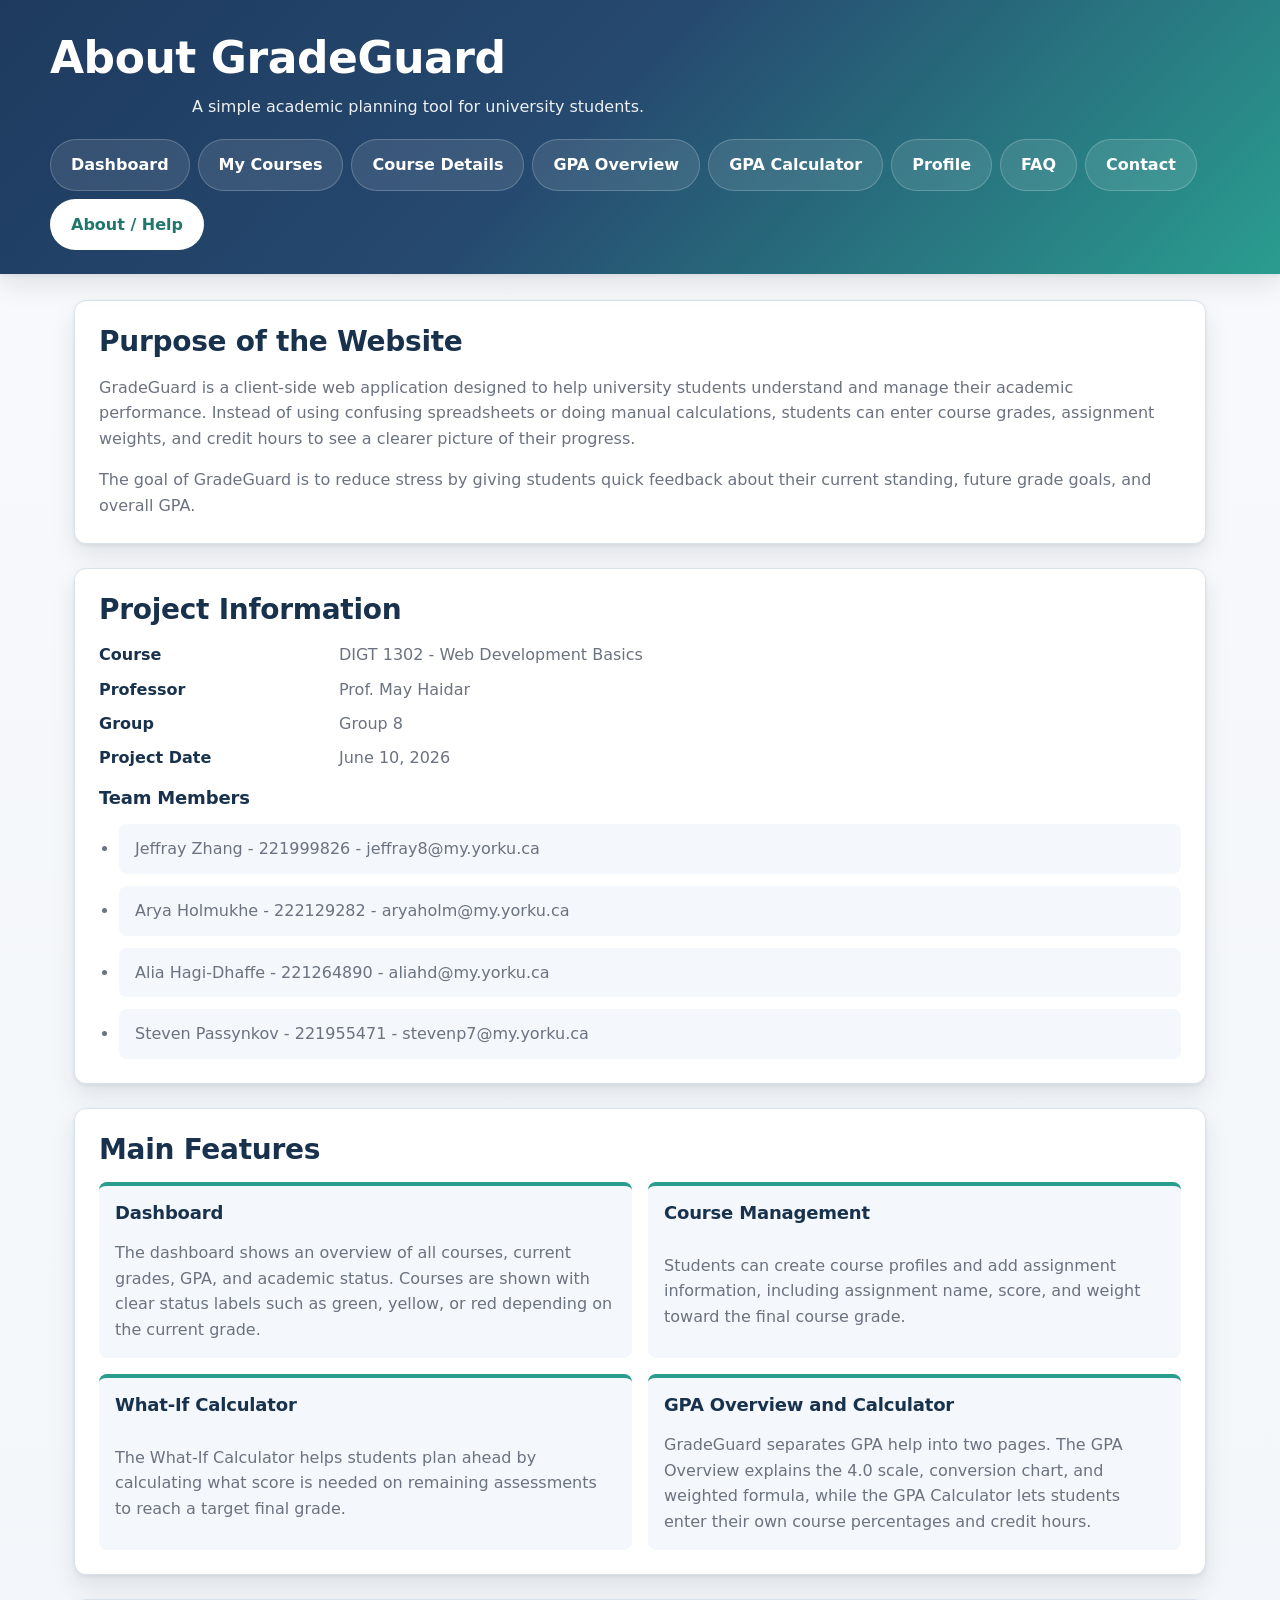
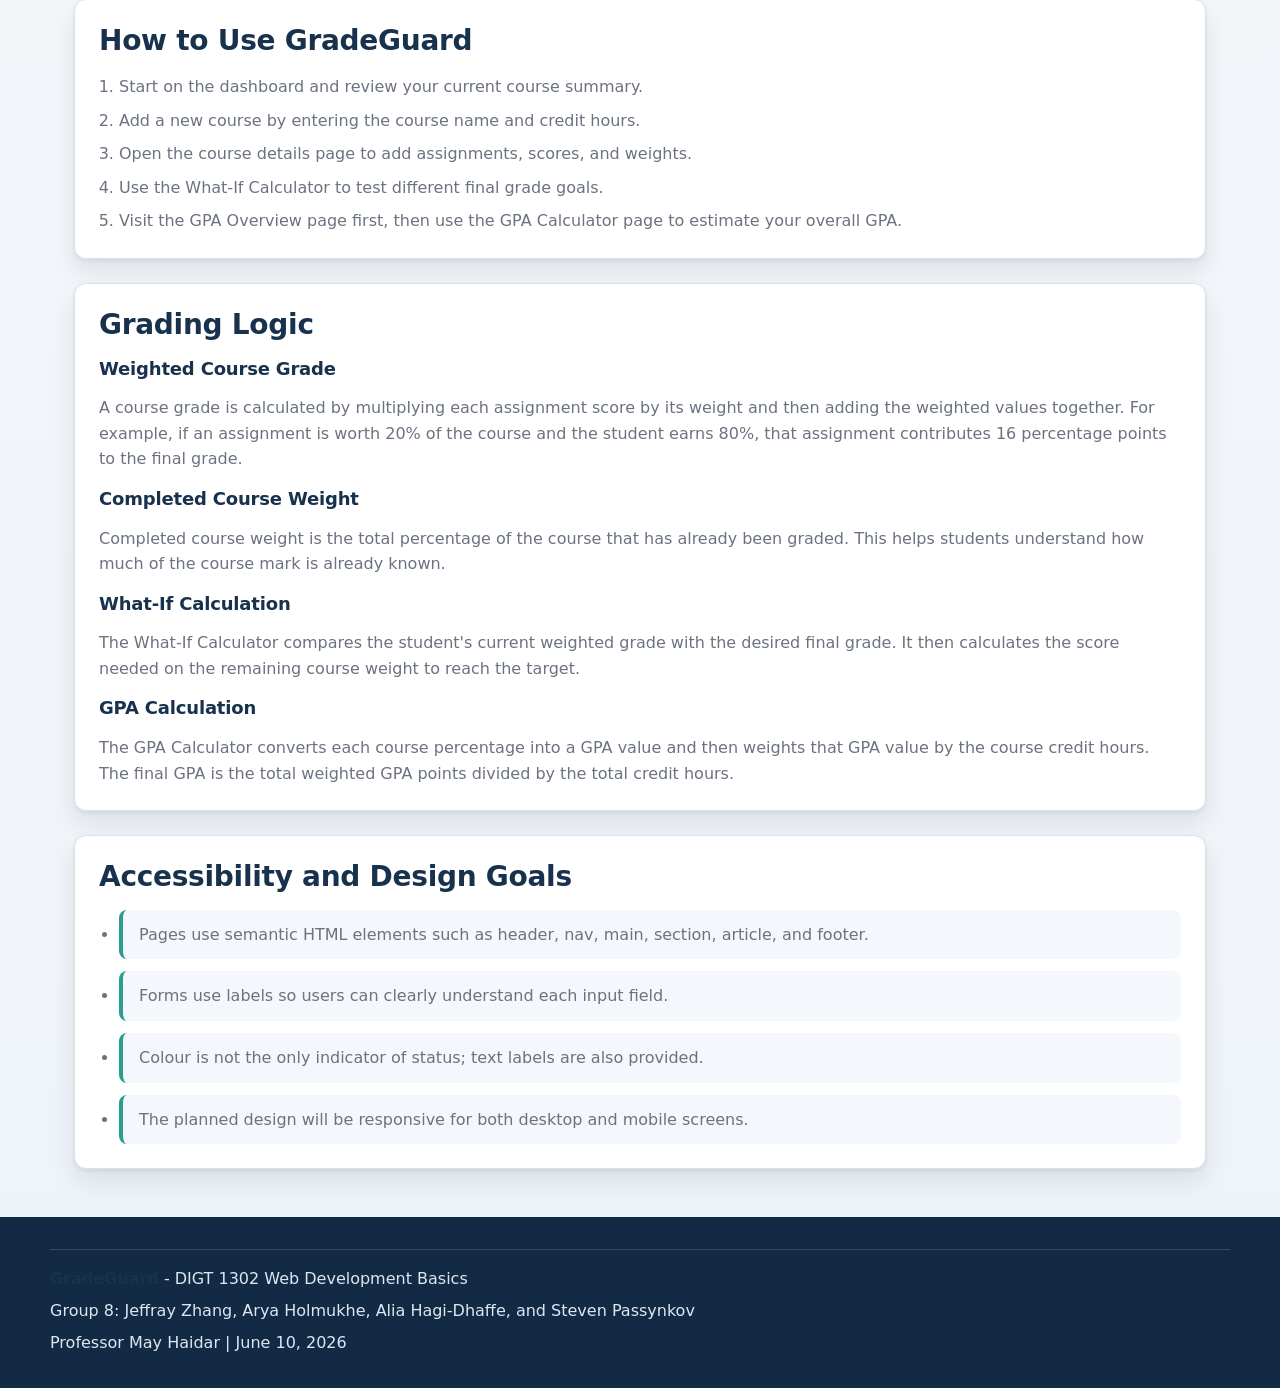
==== commit 6457f471: "Theme coherence pass: token-driven design system - One brand accent (teal); green/yellow/red reserve" ====
--- a/about.html
+++ b/about.html
@@ -7,6 +7,8 @@
   <title>About GradeGuard</title>
   <link rel="stylesheet" href="css/style.css">
   <link rel="stylesheet" href="css/about.css">
+  <script src="js/gradeguard-data.js" defer></script>
+  <script src="js/script.js" defer></script>
 </head>
 <body class="site-page page-about">
   <header class="page-header">
@@ -147,7 +149,7 @@
       </p>
     </section>
 
-    <section aria-labelledby="accessibility-heading" class="edge-secondary">
+    <section aria-labelledby="accessibility-heading">
       <h2 id="accessibility-heading">Accessibility and Design Goals</h2>
       <ul>
         <li class="edge-left">Pages use semantic HTML elements such as header, nav, main, section, article, and footer.</li>
--- a/css/style.css
+++ b/css/style.css
@@ -16,8 +16,6 @@
   --primary: #2a9d8f;
   --primary-dark: #1f776d;
   --secondary: #1e3a5f;
-  --accent: #facc15;
-  --accent-dark: #8a6a00;
   --success: #22c55e;
   --warning: #facc15;
   --warning-dark: #8a6a00;
@@ -34,13 +32,18 @@
   --footer-text: #dce7f2;
   --footer-border: rgba(191, 219, 254, 0.18);
   --footer-link: #8de0d5;
-  --shadow-sm: 0 8px 18px rgba(15, 23, 42, 0.05);
-  --shadow: 0 14px 30px rgba(15, 23, 42, 0.08);
-  --shadow-strong: 0 18px 38px rgba(15, 23, 42, 0.14);
-  --shadow-card-hover: 0 14px 28px rgba(15, 23, 42, 0.1);
-  --radius: 1.1rem;
-  --radius-sm: 0.85rem;
-  /* Spacing scale — use these instead of ad-hoc rem values going forward. */
+  /* Elevation: exactly two levels so depth stays meaningful.
+     Cards rest on --shadow-sm; only raised/interactive moments use --shadow. */
+  --shadow-sm: 0 1px 2px rgba(15, 23, 42, 0.05), 0 4px 12px rgba(15, 23, 42, 0.05);
+  --shadow: 0 2px 4px rgba(15, 23, 42, 0.06), 0 12px 24px rgba(15, 23, 42, 0.09);
+  /* Shape: two radii (cards and controls). Pill shape (999px) is reserved
+     for the header navigation and small status badges only. */
+  --radius: 0.75rem;
+  --radius-sm: 0.5rem;
+  /* The one brand gradient, shared by the page header and dashboard hero. */
+  --gradient-brand: linear-gradient(135deg, #1e3a5f 0%, #26496f 45%, #2a9d8f 100%);
+  --font-size-sm: 0.875rem;
+  /* Spacing scale — all spacing sits on this 0.25rem grid. */
   --space-1: 0.25rem;
   --space-2: 0.5rem;
   --space-3: 0.75rem;
@@ -82,16 +85,14 @@
 body.site-page {
   margin: 0;
   min-height: 100vh;
-  font-family: Arial, Helvetica, sans-serif;
+  font-family: system-ui, -apple-system, "Segoe UI", Roboto, Helvetica, Arial, sans-serif;
   font-size: 1rem;
   line-height: 1.6;
   color: var(--text);
   /* Long unbroken strings (emails, URLs) wrap instead of forcing
      horizontal scroll on narrow phones. */
   overflow-wrap: break-word;
-  background:
-    radial-gradient(circle at top right, rgba(42, 157, 143, 0.1), transparent 24%),
-    linear-gradient(180deg, var(--bg) 0%, var(--bg-alt) 100%);
+  background: linear-gradient(180deg, var(--bg) 0%, var(--bg-alt) 100%);
 }
 
 img {
@@ -114,15 +115,16 @@
 
 figure img {
   width: min(100%, 15rem);
-  padding: 0.75rem;
+  padding: var(--space-3);
   border: 1px solid var(--border-color);
+  border-radius: var(--radius-sm);
   background: var(--surface);
-  box-shadow: var(--shadow);
+  box-shadow: var(--shadow-sm);
 }
 
 figcaption {
   color: var(--muted);
-  font-size: 0.95rem;
+  font-size: var(--font-size-sm);
 }
 
 abbr[title] {
@@ -138,18 +140,20 @@
   margin: 0;
   color: var(--heading);
   line-height: 1.2;
-}
-
+  letter-spacing: -0.01em;
+}
+
+/* Type scale: 0.875 / 1 / 1.125 / 1.375-1.75 / 2-2.75 rem. */
 h1 {
-  font-size: clamp(2rem, 5vw, 3rem);
+  font-size: clamp(2rem, 5vw, 2.75rem);
 }
 
 h2 {
-  font-size: clamp(1.45rem, 3vw, 2rem);
+  font-size: clamp(1.375rem, 3vw, 1.75rem);
 }
 
 h3 {
-  font-size: 1.15rem;
+  font-size: 1.125rem;
 }
 
 p,
@@ -186,7 +190,7 @@
 }
 
 li + li {
-  margin-top: 0.45rem;
+  margin-top: var(--space-2);
 }
 
 .main-nav li + li,
@@ -196,7 +200,7 @@
 
 dl {
   display: grid;
-  gap: 0.45rem;
+  gap: var(--space-2);
 }
 
 dt {
@@ -210,7 +214,7 @@
 address {
   font-style: normal;
   display: grid;
-  gap: 0.45rem;
+  gap: var(--space-2);
 }
 
 a {
@@ -241,22 +245,10 @@
 .page-header {
   position: relative;
   overflow: hidden;
-  padding: 1.5rem 1rem 1rem;
+  padding: var(--space-5) var(--space-4) var(--space-4);
   color: #ffffff;
-  background: linear-gradient(135deg, #1e3a5f 0%, #26496f 50%, #2a9d8f 100%);
-  box-shadow: var(--shadow-strong);
-}
-
-.page-header::after {
-  content: "";
-  position: absolute;
-  right: -4rem;
-  bottom: -5rem;
-  width: 15rem;
-  height: 15rem;
-  border-radius: 50%;
-  background: rgba(255, 255, 255, 0.1);
-  filter: blur(6px);
+  background: var(--gradient-brand);
+  box-shadow: var(--shadow);
 }
 
 .page-header > h1,
@@ -285,7 +277,7 @@
 .main-nav ul {
   display: flex;
   flex-wrap: wrap;
-  gap: 0.65rem;
+  gap: var(--space-2);
   list-style: none;
   margin: 0;
   padding: 0;
@@ -300,14 +292,13 @@
   width: 100%;
   align-items: center;
   justify-content: center;
-  padding: 0.72rem 1rem;
+  padding: 0.75rem 1.25rem;
   border: 1px solid rgba(255, 255, 255, 0.2);
   border-radius: 999px;
   background: rgba(255, 255, 255, 0.1);
   color: #ffffff;
   font-weight: 700;
   text-align: center;
-  box-shadow: 0 8px 18px rgba(11, 23, 48, 0.14);
   transition: transform 0.2s ease, background 0.2s ease, color 0.2s ease, box-shadow 0.2s ease;
 }
 
@@ -317,7 +308,7 @@
   background: #ffffff;
   text-decoration: none;
   transform: translateY(-1px);
-  box-shadow: 0 12px 24px rgba(11, 23, 48, 0.18);
+  box-shadow: var(--shadow-sm);
 }
 
 .main-nav a[aria-current="page"] {
@@ -334,7 +325,7 @@
 }
 
 .page-content > * {
-  padding: 1.15rem;
+  padding: 1.25rem;
   overflow-x: auto;
   background: var(--surface);
   border: 1px solid var(--border-color);
@@ -343,29 +334,29 @@
 }
 
 .page-content > nav:not(.main-nav) {
-  padding: 0.9rem 1rem;
+  padding: var(--space-3) var(--space-4);
   background: var(--surface-soft);
 }
 
 .page-content > nav:not(.main-nav) p {
-  font-size: 0.95rem;
+  font-size: var(--font-size-sm);
 }
 
 .page-content > nav:not(.main-nav) ul {
   display: flex;
   flex-wrap: wrap;
-  gap: 0.6rem;
+  gap: var(--space-2);
   list-style: none;
-  margin-top: 0.8rem;
+  margin-top: var(--space-3);
   padding: 0;
 }
 
 .page-content > nav:not(.main-nav) a {
   display: inline-flex;
   align-items: center;
-  padding: 0.55rem 0.8rem;
+  padding: var(--space-2) var(--space-3);
   border: 1px solid var(--border-color);
-  border-radius: 999px;
+  border-radius: var(--radius-sm);
   background: var(--surface);
   font-weight: 600;
 }
@@ -393,6 +384,9 @@
   grid-column: 1 / -1;
 }
 
+/* Inner groups are flat, soft panels. Keeping a single "card" level
+   (the direct children of .page-content) keeps elevation meaningful;
+   hover-lift is reserved for genuinely interactive elements. */
 section > article,
 section > figure,
 section > form,
@@ -400,23 +394,10 @@
 aside > article,
 .course-body > section {
   display: grid;
-  gap: 0.9rem;
-  padding: 1rem;
-  background: linear-gradient(180deg, var(--surface-soft) 0%, var(--surface) 100%);
-  border: 1px solid var(--border-color);
-  border-radius: var(--radius-sm);
-  box-shadow: var(--shadow-sm);
-  transition: transform 0.2s ease, box-shadow 0.2s ease, border-color 0.2s ease;
-}
-
-section > article:hover,
-section > figure:hover,
-section > form:hover,
-article > section:hover,
-.course-body > section:hover,
-details:hover {
-  transform: translateY(-2px);
-  box-shadow: var(--shadow-card-hover);
+  gap: var(--space-4);
+  padding: var(--space-4);
+  background: var(--surface-soft);
+  border-radius: var(--radius-sm);
 }
 
 /* Reusable "card list" used by every sidebar aside. Previously this exact
@@ -428,8 +409,7 @@
 
 .page-content aside li {
   margin: 0;
-  padding: 0.82rem 0.95rem;
-  border: 1px solid var(--border-color);
+  padding: var(--space-3) var(--space-4);
   border-radius: var(--radius-sm);
   background: var(--surface-soft);
 }
@@ -441,9 +421,37 @@
 meter,
 progress {
   width: 100%;
+  margin-top: var(--space-3);
+  accent-color: var(--primary);
+}
+
+meter {
   height: 0.95rem;
-  margin-top: 0.75rem;
-  accent-color: var(--primary);
+}
+
+/* Slim brand-coloured progress bar (replaces the heavy native track). */
+progress {
+  height: 0.5rem;
+  border: none;
+  border-radius: var(--radius-sm);
+  background: var(--border-color);
+  -webkit-appearance: none;
+  appearance: none;
+}
+
+progress::-webkit-progress-bar {
+  background: var(--border-color);
+  border-radius: var(--radius-sm);
+}
+
+progress::-webkit-progress-value {
+  background: var(--primary);
+  border-radius: var(--radius-sm);
+}
+
+progress::-moz-progress-bar {
+  background: var(--primary);
+  border-radius: var(--radius-sm);
 }
 
 table {
@@ -456,7 +464,7 @@
 caption {
   caption-side: top;
   text-align: left;
-  padding-bottom: 0.75rem;
+  padding-bottom: var(--space-3);
   font-weight: 700;
   color: var(--heading);
 }
@@ -468,7 +476,7 @@
 
 th,
 td {
-  padding: 0.82rem 1rem;
+  padding: var(--space-3) var(--space-4);
   text-align: left;
   vertical-align: top;
   border-bottom: 1px solid var(--table-border);
@@ -495,9 +503,9 @@
 
 fieldset {
   display: grid;
-  gap: 0.95rem;
+  gap: var(--space-4);
   margin: 0;
-  padding: 1rem;
+  padding: var(--space-4);
   border: 1px solid var(--border-color);
   border-radius: var(--radius-sm);
   background: var(--surface);
@@ -509,13 +517,13 @@
 }
 
 legend {
-  padding: 0 0.35rem;
+  padding: 0 var(--space-1);
   font-weight: 700;
 }
 
 label {
   display: inline-block;
-  margin-bottom: 0.38rem;
+  margin-bottom: var(--space-1);
   font-weight: 700;
 }
 
@@ -523,9 +531,9 @@
 select,
 textarea {
   width: 100%;
-  padding: 0.82rem 0.9rem;
+  padding: var(--space-3) var(--space-3);
   border: 1px solid var(--border-input);
-  border-radius: 0.8rem;
+  border-radius: var(--radius-sm);
   background: var(--surface);
   color: var(--text);
   transition: border-color 0.2s ease, box-shadow 0.2s ease, background 0.2s ease;
@@ -568,63 +576,60 @@
   display: inline-flex;
   align-items: center;
   justify-content: center;
-  padding: 0.82rem 1.15rem;
+  padding: 0.75rem 1.25rem;
   border: none;
-  border-radius: 0.8rem;
-  background: linear-gradient(135deg, var(--secondary), var(--primary));
+  border-radius: var(--radius-sm);
+  background: var(--primary-dark);
   color: #ffffff;
   font-weight: 700;
   cursor: pointer;
-  box-shadow: 0 10px 22px rgba(42, 157, 143, 0.22);
-  transition: transform 0.2s ease, box-shadow 0.2s ease, filter 0.2s ease;
+  box-shadow: var(--shadow-sm);
+  transition: transform 0.15s ease, box-shadow 0.15s ease, filter 0.15s ease;
 }
 
 button:hover,
 button:focus-visible {
   transform: translateY(-1px);
-  box-shadow: 0 14px 26px rgba(42, 157, 143, 0.24);
-  filter: brightness(1.03);
+  box-shadow: var(--shadow);
+  filter: brightness(0.94);
 }
 
 button + button {
-  margin-left: 0.55rem;
+  margin-left: var(--space-2);
 }
 
 button[type="reset"] {
-  background: linear-gradient(135deg, #475569, #334155);
-  box-shadow: 0 10px 22px rgba(51, 65, 85, 0.18);
+  background: #475569;
 }
 
 /* Destructive actions opt in explicitly via .button-danger rather than
    inheriting danger styling from the type="button" attribute (behaviour,
    not intent). */
 .button-danger {
-  background: linear-gradient(135deg, var(--danger), var(--danger-dark));
-  box-shadow: 0 10px 22px rgba(239, 68, 68, 0.22);
+  background: var(--danger);
 }
 
 td button {
   width: auto;
+  padding: var(--space-2) var(--space-3);
   white-space: nowrap;
 }
 
 details {
-  padding: 0.95rem 1rem;
+  padding: var(--space-4);
   border: 1px solid var(--border-color);
   border-radius: var(--radius-sm);
   background: var(--surface);
-  box-shadow: var(--shadow-sm);
-  transition: border-color 0.2s ease, box-shadow 0.2s ease, background 0.2s ease, transform 0.2s ease;
+  transition: border-color 0.2s ease, background 0.2s ease;
 }
 
 details + details {
-  margin-top: 0.85rem;
+  margin-top: var(--space-3);
 }
 
 details[open] {
   background: var(--surface-soft);
   border-color: #b7d7d2;
-  box-shadow: 0 12px 24px rgba(15, 23, 42, 0.08);
 }
 
 summary {
@@ -641,7 +646,7 @@
   content: "+";
   float: right;
   color: var(--primary);
-  font-size: 1.15rem;
+  font-size: 1.125rem;
   line-height: 1;
 }
 
@@ -652,7 +657,7 @@
 details p,
 details dl,
 details ul {
-  margin-top: 0.8rem;
+  margin-top: var(--space-3);
 }
 
 /* ==================================
@@ -660,9 +665,10 @@
    One shared definition for the coloured
    border accents that were previously
    repeated across every page stylesheet
-   (DRY). The colour defaults to --primary;
-   pair with an .edge-* colour class (or set
-   --edge-color, which inherits) to change it.
+   (DRY). The colour defaults to the brand
+   accent (--primary); the .edge-success /
+   .edge-warning / .edge-danger modifiers are
+   reserved for grade-status meaning.
    ================================== */
 .edge-top {
   border-top: 4px solid var(--edge-color, var(--primary));
@@ -678,14 +684,6 @@
 
 .edge-left-thick {
   border-left: 5px solid var(--edge-color, var(--primary));
-}
-
-.edge-secondary {
-  --edge-color: var(--secondary);
-}
-
-.edge-accent {
-  --edge-color: var(--accent);
 }
 
 .edge-success {
@@ -746,7 +744,7 @@
 
 @media (min-width: 48rem) {
   .page-header {
-    padding: 2rem 1.5rem 1.35rem;
+    padding: var(--space-6) var(--space-5) var(--space-5);
   }
 
   .main-nav li {
@@ -792,7 +790,7 @@
   }
 
   .page-content > * {
-    padding: 1.35rem;
+    padding: var(--space-5);
   }
 
   .main-nav ul {
@@ -815,10 +813,6 @@
 }
 
 @media (max-width: 47.99rem) {
-  body.site-page {
-    font-size: 0.98rem;
-  }
-
   .page-header,
   .site-footer {
     padding-left: 1rem;
@@ -869,8 +863,8 @@
   td {
     display: grid;
     grid-template-columns: minmax(7.5rem, 38%) 1fr;
-    gap: 0.25rem 0.9rem;
-    padding: 0.6rem 0.8rem;
+    gap: var(--space-1) var(--space-4);
+    padding: var(--space-2) var(--space-3);
   }
 
   td[data-label]::before {
@@ -893,3 +887,128 @@
     margin-left: 0;
   }
 }
+
+/* ==================================
+   Phase 3 - JavaScript feedback styles
+   Message boxes, inline field errors,
+   filter notes, and injected controls.
+   ================================== */
+
+/* Author display values (grid on sections) would otherwise beat the
+   browser's default [hidden] handling. */
+[hidden] {
+  display: none !important;
+}
+
+.feedback {
+  grid-column: 1 / -1;
+  margin: 0;
+  padding: var(--space-3) var(--space-4);
+  border: 1px solid transparent;
+  border-radius: var(--radius-sm);
+  font-weight: 600;
+}
+
+.feedback--success {
+  background: rgba(34, 197, 94, 0.12);
+  border-color: rgba(34, 197, 94, 0.45);
+  color: #166534;
+}
+
+.feedback--error {
+  background: rgba(239, 68, 68, 0.1);
+  border-color: rgba(239, 68, 68, 0.45);
+  color: var(--danger-dark);
+}
+
+.feedback--warning {
+  background: rgba(250, 204, 21, 0.18);
+  border-color: rgba(250, 204, 21, 0.55);
+  color: var(--warning-dark);
+}
+
+.feedback--info {
+  background: rgba(30, 58, 95, 0.08);
+  border-color: rgba(30, 58, 95, 0.25);
+  color: var(--secondary);
+}
+
+.field-error {
+  display: block;
+  margin-top: var(--space-1);
+  font-size: var(--font-size-sm);
+  font-weight: 700;
+  color: var(--danger-dark);
+}
+
+.field-error:empty {
+  display: none;
+}
+
+input[aria-invalid="true"],
+select[aria-invalid="true"],
+textarea[aria-invalid="true"] {
+  border-color: var(--danger);
+  box-shadow: 0 0 0 3px rgba(239, 68, 68, 0.15);
+}
+
+/* Live character counter (contact form) and filter/result notes. */
+.char-counter {
+  display: block;
+  margin-top: var(--space-1);
+  font-size: var(--font-size-sm);
+  color: var(--muted);
+}
+
+.char-counter.is-short {
+  color: var(--warning-dark);
+}
+
+.filter-note {
+  font-size: var(--font-size-sm);
+  font-weight: 600;
+  color: var(--muted);
+}
+
+/* Quiet buttons for secondary JavaScript-injected controls. */
+.button-quiet {
+  background: var(--surface);
+  color: var(--primary-dark);
+  border: 1px solid var(--border-color);
+  box-shadow: none;
+}
+
+.button-quiet:hover,
+.button-quiet:focus-visible {
+  background: var(--surface-soft);
+  filter: none;
+  box-shadow: var(--shadow-sm);
+}
+
+/* Highlighted row in the GPA conversion chart lookup. */
+tr.chart-highlight,
+tbody tr.chart-highlight:nth-child(even) {
+  background: rgba(42, 157, 143, 0.16);
+}
+
+tr.chart-highlight td {
+  font-weight: 700;
+  color: var(--primary-dark);
+}
+
+/* Placeholder row shown when every course has been removed. */
+.table-empty {
+  font-style: italic;
+  color: var(--muted);
+}
+
+.assignment-empty {
+  font-style: italic;
+}
+
+.faq-controls {
+  display: flex;
+  flex-wrap: wrap;
+  gap: 0.6rem;
+  margin-top: 0.9rem;
+}
--- a/css/about.css
+++ b/css/about.css
@@ -1,33 +1,28 @@
 /* About page styles */
-
-.page-about section[aria-labelledby="team-heading"] {
-  background: linear-gradient(180deg, rgba(30, 58, 95, 0.08) 0%, var(--surface) 100%);
-}
 
 .page-about section[aria-labelledby="team-heading"] ul {
   display: grid;
-  gap: 0.75rem;
+  gap: var(--space-3);
 }
 
 .page-about section[aria-labelledby="team-heading"] li {
   margin: 0;
-  padding: 0.82rem 0.95rem;
-  border: 1px solid var(--border-color);
+  padding: var(--space-3) var(--space-4);
   border-radius: var(--radius-sm);
-  background: var(--surface);
+  background: var(--surface-soft);
 }
 
 .page-about section[aria-labelledby="accessibility-heading"] ul {
   display: grid;
-  gap: 0.75rem;
+  gap: var(--space-3);
 }
 
 /* The accent border comes from the shared .edge-left utility in style.css. */
 .page-about section[aria-labelledby="accessibility-heading"] li {
   margin: 0;
-  padding: 0.78rem 0.9rem;
+  padding: var(--space-3) var(--space-4);
   background: var(--surface-soft);
-  border-radius: 0 var(--radius-sm) var(--radius-sm) 0;
+  border-radius: var(--radius-sm);
 }
 
 @media (min-width: 48rem) {
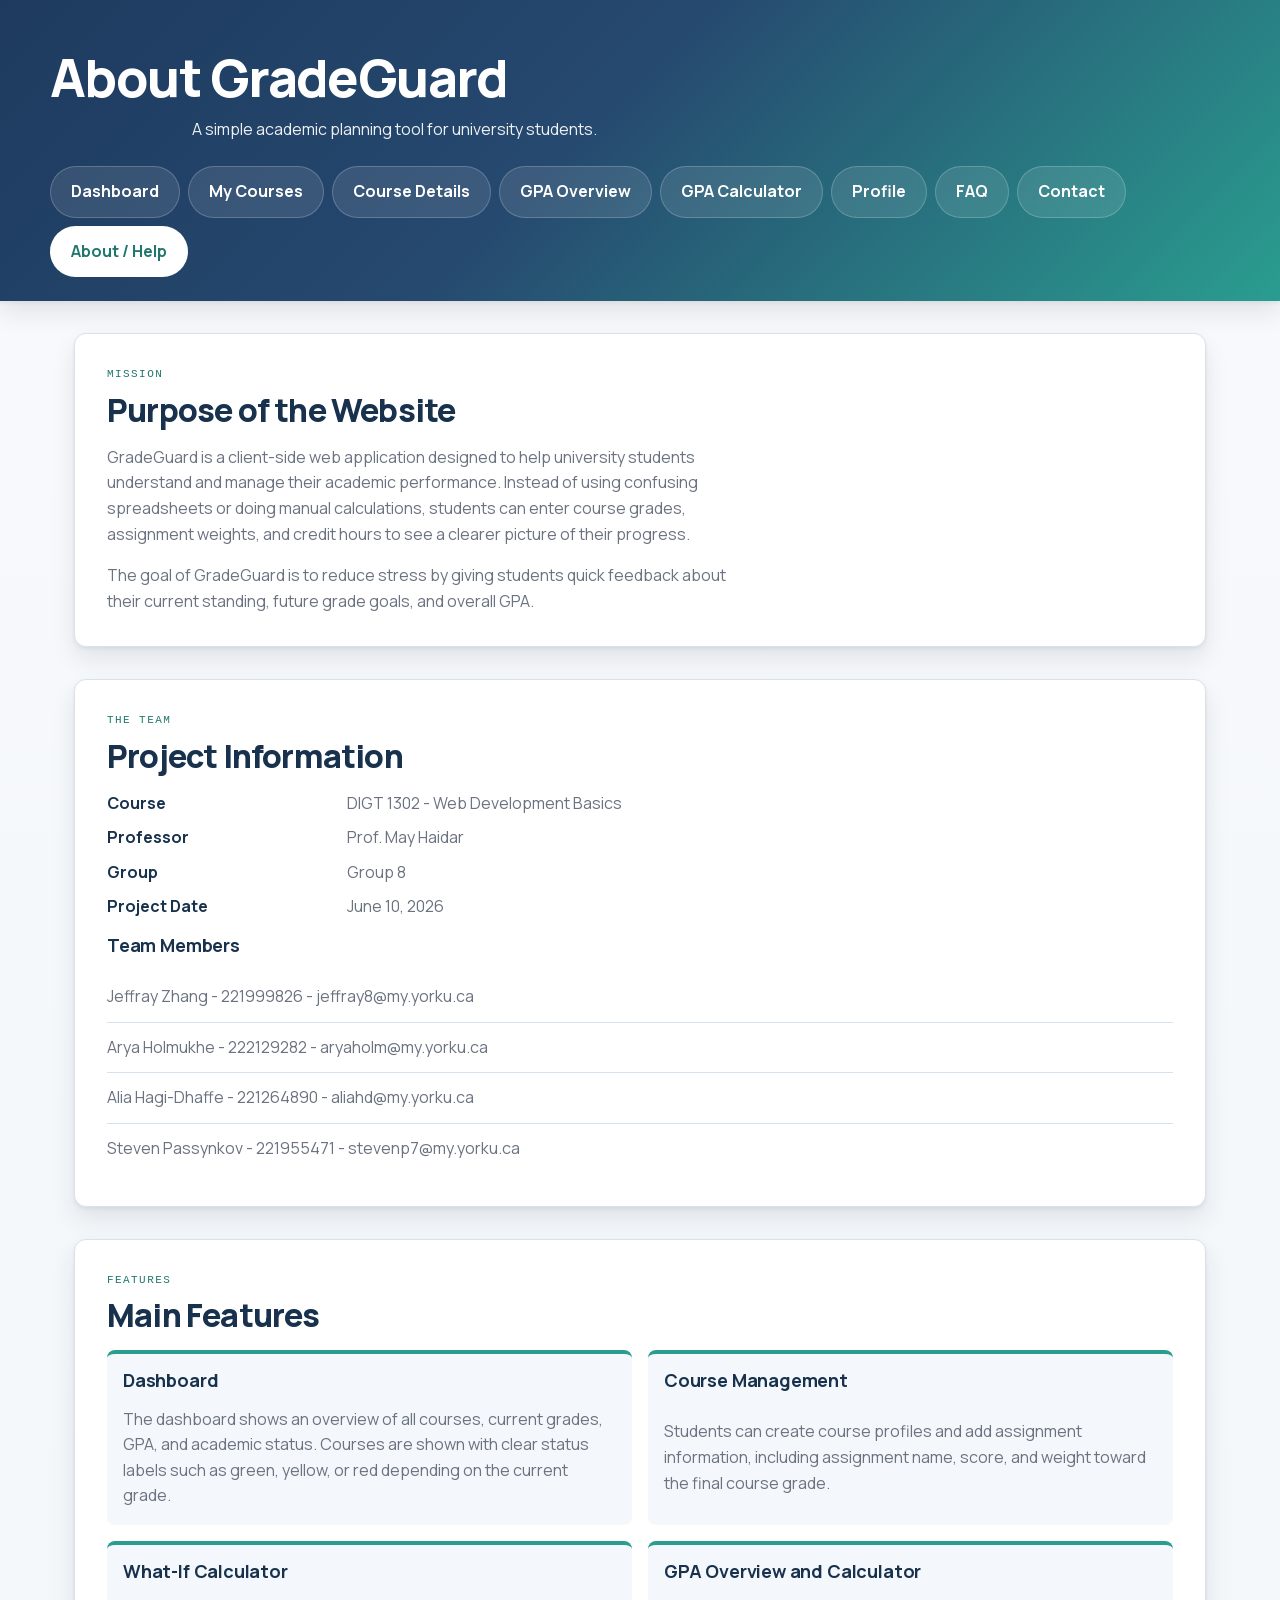
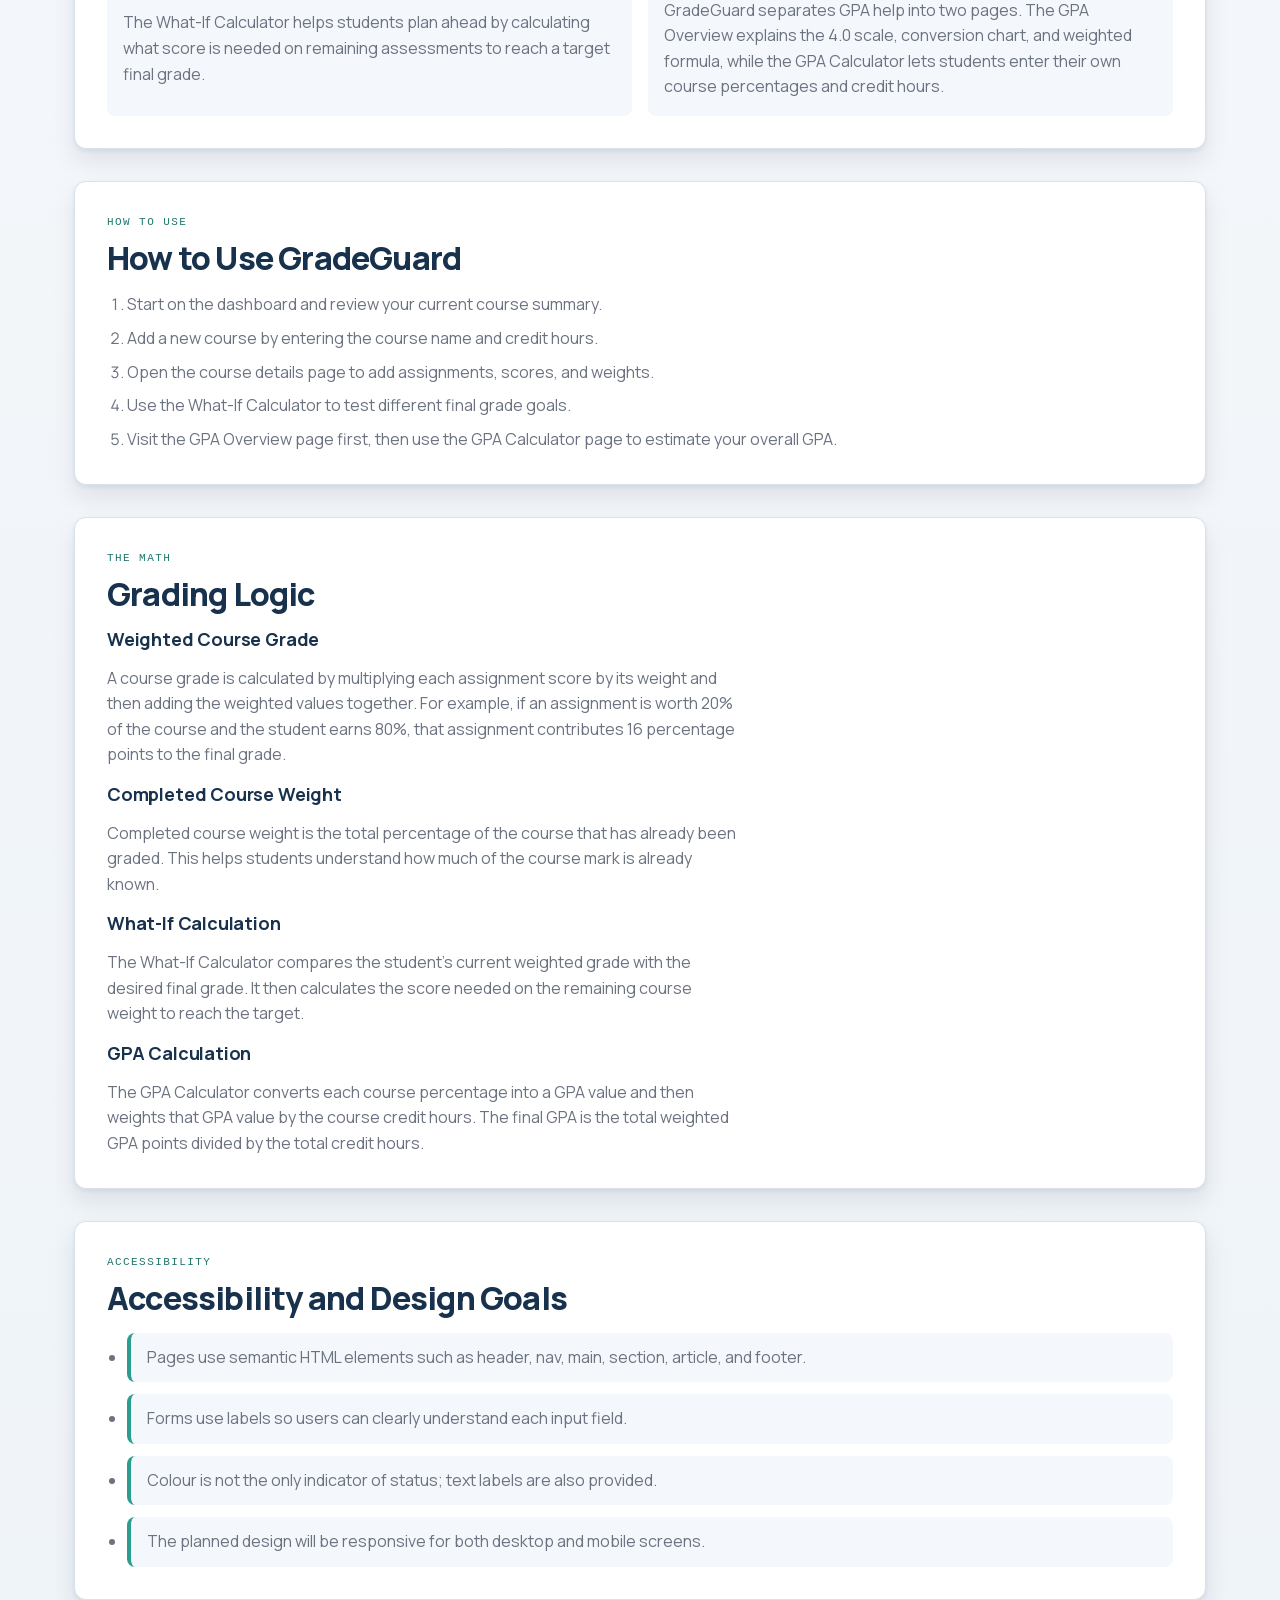
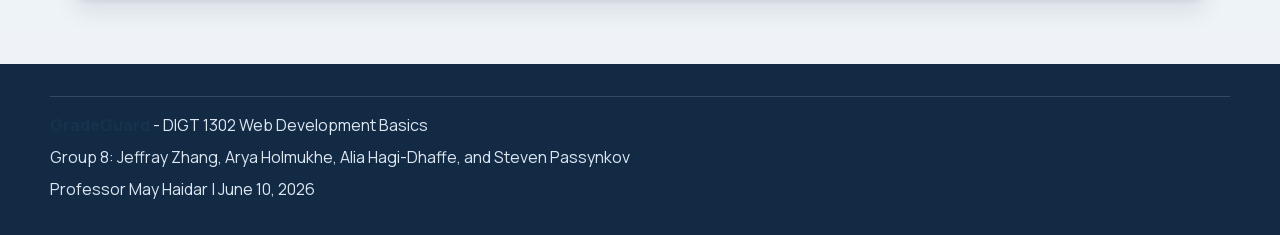
==== commit 5f53aa3b: "Editorial polish: typography-led hierarchy (option B) - Self-hosted Manrope variable font (OFL, cred" ====
--- a/about.html
+++ b/about.html
@@ -32,6 +32,7 @@
 
   <main class="page-content">
     <section aria-labelledby="purpose-heading">
+      <p class="kicker">Mission</p>
       <h2 id="purpose-heading">Purpose of the Website</h2>
       <p>
         GradeGuard is a client-side web application designed to help university students understand
@@ -46,6 +47,7 @@
     </section>
 
     <section aria-labelledby="team-heading">
+      <p class="kicker">The team</p>
       <h2 id="team-heading">Project Information</h2>
       <dl>
         <dt>Course</dt>
@@ -71,6 +73,7 @@
     </section>
 
     <section aria-labelledby="features-heading">
+      <p class="kicker">Features</p>
       <h2 id="features-heading">Main Features</h2>
 
       <article class="edge-top">
@@ -109,6 +112,7 @@
     </section>
 
     <section aria-labelledby="instructions-heading">
+      <p class="kicker">How to use</p>
       <h2 id="instructions-heading">How to Use GradeGuard</h2>
       <ol>
         <li>Start on the dashboard and review your current course summary.</li>
@@ -120,6 +124,7 @@
     </section>
 
     <section aria-labelledby="grading-heading">
+      <p class="kicker">The math</p>
       <h2 id="grading-heading">Grading Logic</h2>
 
       <h3>Weighted Course Grade</h3>
@@ -150,6 +155,7 @@
     </section>
 
     <section aria-labelledby="accessibility-heading">
+      <p class="kicker">Accessibility</p>
       <h2 id="accessibility-heading">Accessibility and Design Goals</h2>
       <ul>
         <li class="edge-left">Pages use semantic HTML elements such as header, nav, main, section, article, and footer.</li>
--- a/css/style.css
+++ b/css/style.css
@@ -3,6 +3,16 @@
    Global theme, layout, forms, tables,
    navigation, accessibility, and responsiveness
    ================================== */
+
+/* Manrope (variable, weights 200-800) is self-hosted in /fonts.
+   Licensed under the SIL Open Font License - see README credits. */
+@font-face {
+  font-family: "Manrope";
+  src: url("../fonts/manrope-latin-variable.woff2") format("woff2");
+  font-weight: 200 800;
+  font-style: normal;
+  font-display: swap;
+}
 
 :root {
   --bg: #f8fafc;
@@ -43,6 +53,9 @@
   /* The one brand gradient, shared by the page header and dashboard hero. */
   --gradient-brand: linear-gradient(135deg, #1e3a5f 0%, #26496f 45%, #2a9d8f 100%);
   --font-size-sm: 0.875rem;
+  /* Tiny uppercase monospace labels ("kickers") use the system mono stack. */
+  --font-mono: ui-monospace, "SF Mono", "Cascadia Mono", Menlo, Consolas, monospace;
+  --kicker-size: 0.6875rem;
   /* Spacing scale — all spacing sits on this 0.25rem grid. */
   --space-1: 0.25rem;
   --space-2: 0.5rem;
@@ -85,7 +98,7 @@
 body.site-page {
   margin: 0;
   min-height: 100vh;
-  font-family: system-ui, -apple-system, "Segoe UI", Roboto, Helvetica, Arial, sans-serif;
+  font-family: "Manrope", system-ui, -apple-system, "Segoe UI", Roboto, Helvetica, Arial, sans-serif;
   font-size: 1rem;
   line-height: 1.6;
   color: var(--text);
@@ -139,21 +152,49 @@
 h6 {
   margin: 0;
   color: var(--heading);
-  line-height: 1.2;
+  line-height: 1.15;
   letter-spacing: -0.01em;
 }
 
-/* Type scale: 0.875 / 1 / 1.125 / 1.375-1.75 / 2-2.75 rem. */
+/* Type scale: 0.6875 (kicker) / 0.875 / 1 / 1.125 / 1.5-2 / 2.25-3.25 rem.
+   Display sizes carry the hierarchy so decoration does not have to. */
 h1 {
-  font-size: clamp(2rem, 5vw, 2.75rem);
+  font-size: clamp(2.25rem, 5vw, 3.25rem);
+  font-weight: 800;
+  letter-spacing: -0.03em;
 }
 
 h2 {
-  font-size: clamp(1.375rem, 3vw, 1.75rem);
+  font-size: clamp(1.5rem, 3vw, 2rem);
+  font-weight: 800;
+  letter-spacing: -0.025em;
 }
 
 h3 {
   font-size: 1.125rem;
+}
+
+/* Tiny uppercase mono label that introduces a section. The negative
+   margin tightens it against its heading (Gestalt proximity). */
+.kicker {
+  margin: 0 0 -0.5rem;
+  color: var(--primary-dark);
+  font-family: var(--font-mono);
+  font-size: var(--kicker-size);
+  font-weight: 500;
+  letter-spacing: 0.13em;
+  text-transform: uppercase;
+}
+
+/* Reading comfort: cap every paragraph at a ~70-character measure.
+   (Containers that need full width override this further down.) */
+p {
+  max-width: 70ch;
+}
+
+::selection {
+  background: rgba(42, 157, 143, 0.25);
+  color: var(--heading);
 }
 
 p,
@@ -271,7 +312,7 @@
 }
 
 .main-nav {
-  margin-top: 1.25rem;
+  margin-top: var(--space-5);
 }
 
 .main-nav ul {
@@ -318,14 +359,14 @@
 
 .page-content {
   display: grid;
-  gap: 1.25rem;
+  gap: var(--space-5);
   max-width: var(--max-width);
-  margin: 1.25rem auto 0;
-  padding: 0 1rem 2.5rem;
+  margin: var(--space-6) auto 0;
+  padding: 0 var(--space-4) var(--space-6);
 }
 
 .page-content > * {
-  padding: 1.25rem;
+  padding: var(--space-5);
   overflow-x: auto;
   background: var(--surface);
   border: 1px solid var(--border-color);
@@ -339,7 +380,10 @@
 }
 
 .page-content > nav:not(.main-nav) p {
-  font-size: var(--font-size-sm);
+  font-family: var(--font-mono);
+  font-size: var(--kicker-size);
+  letter-spacing: 0.08em;
+  text-transform: uppercase;
 }
 
 .page-content > nav:not(.main-nav) ul {
@@ -400,18 +444,28 @@
   border-radius: var(--radius-sm);
 }
 
-/* Reusable "card list" used by every sidebar aside. Previously this exact
-   block was copy-pasted into five page stylesheets (DRY). */
+/* Reusable sidebar list, shared by every aside (DRY). Hairline dividers
+   instead of boxed chips: space and lines group; boxes only contain. */
 .page-content aside ul {
   display: grid;
-  gap: 0.8rem;
+  gap: 0;
+  padding-left: 0;
+  list-style: none;
 }
 
 .page-content aside li {
   margin: 0;
-  padding: var(--space-3) var(--space-4);
-  border-radius: var(--radius-sm);
-  background: var(--surface-soft);
+  padding: var(--space-3) 0;
+  border-bottom: 1px solid var(--border-color);
+}
+
+.page-content aside li + li {
+  margin-top: 0;
+}
+
+.page-content aside li:last-child {
+  border-bottom: none;
+  padding-bottom: 0;
 }
 
 :target {
@@ -472,6 +526,11 @@
 thead th {
   background: var(--surface-accent);
   color: var(--primary-dark);
+  font-family: var(--font-mono);
+  font-size: var(--kicker-size);
+  font-weight: 500;
+  letter-spacing: 0.08em;
+  text-transform: uppercase;
 }
 
 th,
@@ -744,7 +803,7 @@
 
 @media (min-width: 48rem) {
   .page-header {
-    padding: var(--space-6) var(--space-5) var(--space-5);
+    padding: 3rem var(--space-5) var(--space-5);
   }
 
   .main-nav li {
@@ -756,8 +815,8 @@
   }
 
   .page-content {
-    gap: 1.5rem;
-    padding: 0 1.5rem 3rem;
+    gap: var(--space-6);
+    padding: 0 var(--space-5) 4rem;
   }
 
   .page-content > section,
@@ -786,11 +845,11 @@
 
 @media (min-width: 75rem) {
   .page-content {
-    margin-top: 1.6rem;
+    margin-top: var(--space-6);
   }
 
   .page-content > * {
-    padding: var(--space-5);
+    padding: var(--space-6);
   }
 
   .main-nav ul {
@@ -902,6 +961,7 @@
 
 .feedback {
   grid-column: 1 / -1;
+  max-width: none;
   margin: 0;
   padding: var(--space-3) var(--space-4);
   border: 1px solid transparent;
@@ -965,8 +1025,11 @@
 }
 
 .filter-note {
-  font-size: var(--font-size-sm);
-  font-weight: 600;
+  font-family: var(--font-mono);
+  font-size: var(--kicker-size);
+  font-weight: 500;
+  letter-spacing: 0.06em;
+  text-transform: uppercase;
   color: var(--muted);
 }
 
--- a/css/about.css
+++ b/css/about.css
@@ -2,14 +2,23 @@
 
 .page-about section[aria-labelledby="team-heading"] ul {
   display: grid;
-  gap: var(--space-3);
+  gap: 0;
+  padding-left: 0;
+  list-style: none;
 }
 
 .page-about section[aria-labelledby="team-heading"] li {
   margin: 0;
-  padding: var(--space-3) var(--space-4);
-  border-radius: var(--radius-sm);
-  background: var(--surface-soft);
+  padding: var(--space-3) 0;
+  border-bottom: 1px solid var(--border-color);
+}
+
+.page-about section[aria-labelledby="team-heading"] li + li {
+  margin-top: 0;
+}
+
+.page-about section[aria-labelledby="team-heading"] li:last-child {
+  border-bottom: none;
 }
 
 .page-about section[aria-labelledby="accessibility-heading"] ul {
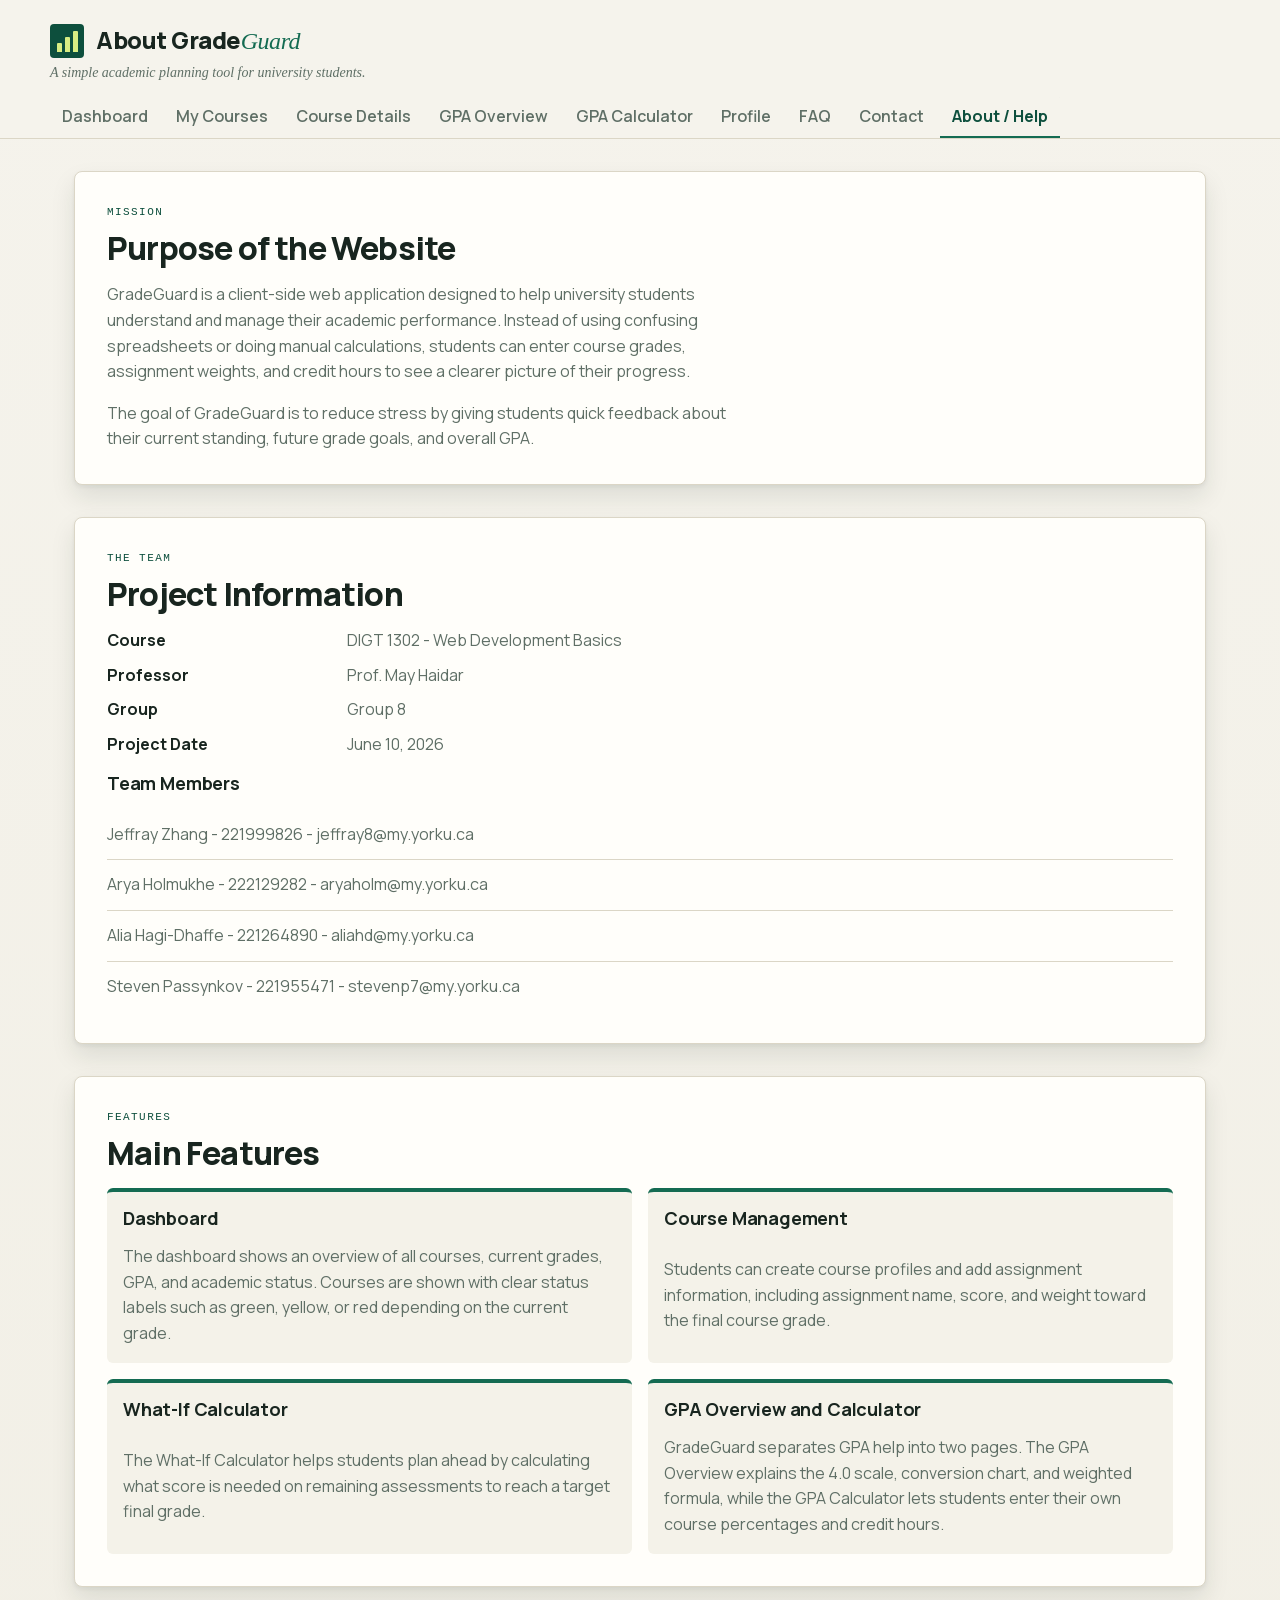
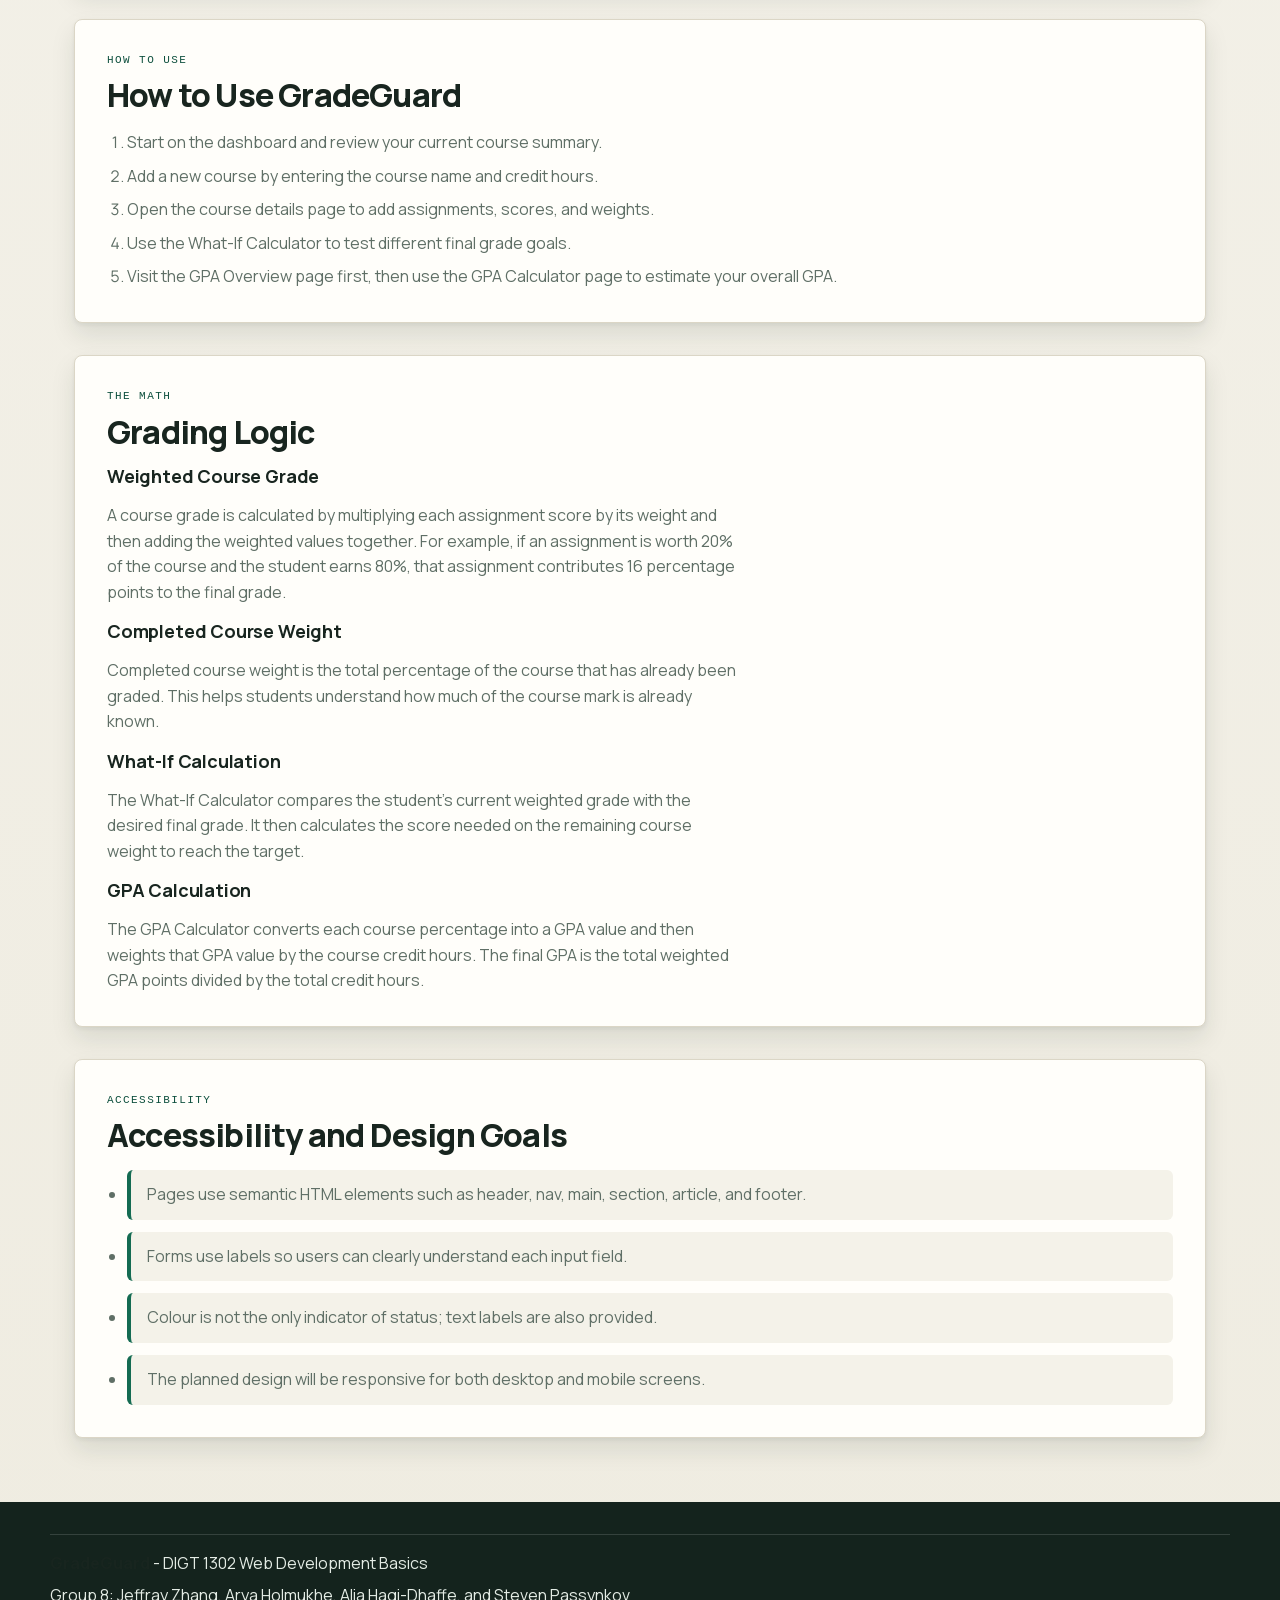
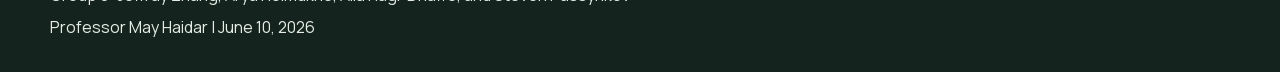
==== commit d9de7756: "Integrated header: paper topbar, brand lockup, square-cornered nav - Header sits on the page's paper" ====
--- a/about.html
+++ b/about.html
@@ -12,7 +12,7 @@
 </head>
 <body class="site-page page-about">
   <header class="page-header">
-    <h1>About GradeGuard</h1>
+    <h1><span class="brand-mark" aria-hidden="true"><span></span><span></span><span></span></span><span class="brand-name">About Grade<em>Guard</em></span></h1>
     <p>A simple academic planning tool for university students.</p>
 
     <nav class="main-nav" aria-label="Main navigation">
--- a/css/style.css
+++ b/css/style.css
@@ -15,43 +15,47 @@
 }
 
 :root {
-  --bg: #f8fafc;
-  --bg-alt: #eef3f8;
-  --surface: #ffffff;
-  --surface-soft: #f4f7fb;
-  --surface-accent: #ebf3f4;
-  --text: #1f2937;
-  --muted: #6b7280;
-  --heading: #18324d;
-  --primary: #2a9d8f;
-  --primary-dark: #1f776d;
-  --secondary: #1e3a5f;
+  /* "Paper and ink" palette: warm paper surfaces, near-black green ink,
+     one deep-green brand accent plus a lime highlight. Green/yellow/red
+     remain reserved for grade-status meaning. */
+  --bg: #f5f3ec;
+  --bg-alt: #efece1;
+  --surface: #fffefa;
+  --surface-soft: #f4f2e9;
+  --surface-accent: #e4efe6;
+  --text: #2b3a33;
+  --muted: #5f6f66;
+  --heading: #18251f;
+  --primary: #146b52;
+  --primary-dark: #0d4f3d;
+  --secondary: #1d3d33;
+  --lime: #d8ed83;
   --success: #22c55e;
   --warning: #facc15;
   --warning-dark: #8a6a00;
   --danger: #ef4444;
   --danger-dark: #991b1b;
-  --focus: rgba(42, 157, 143, 0.24);
-  --border-color: #d8e2ec;
-  --border-input: #c8d4e2;
-  --border-input-hover: #9bc7c1;
-  --table-border: #e3e9f1;
-  --row-stripe: #f8fbff;
-  --placeholder: #7b8696;
-  --footer-bg: #132a45;
-  --footer-text: #dce7f2;
-  --footer-border: rgba(191, 219, 254, 0.18);
-  --footer-link: #8de0d5;
+  --focus: rgba(20, 107, 82, 0.26);
+  --border-color: #dbd6c6;
+  --border-input: #c8c2ad;
+  --border-input-hover: #9dbfa9;
+  --table-border: #e5e1d2;
+  --row-stripe: #faf8f0;
+  --placeholder: #8b948b;
+  --footer-bg: #14231d;
+  --footer-text: #e4ece5;
+  --footer-border: rgba(255, 255, 255, 0.14);
+  --footer-link: var(--lime);
   /* Elevation: exactly two levels so depth stays meaningful.
      Cards rest on --shadow-sm; only raised/interactive moments use --shadow. */
-  --shadow-sm: 0 1px 2px rgba(15, 23, 42, 0.05), 0 4px 12px rgba(15, 23, 42, 0.05);
-  --shadow: 0 2px 4px rgba(15, 23, 42, 0.06), 0 12px 24px rgba(15, 23, 42, 0.09);
-  /* Shape: two radii (cards and controls). Pill shape (999px) is reserved
-     for the header navigation and small status badges only. */
-  --radius: 0.75rem;
-  --radius-sm: 0.5rem;
+  --shadow-sm: 0 1px 2px rgba(24, 37, 31, 0.05), 0 3px 10px rgba(24, 37, 31, 0.04);
+  --shadow: 0 2px 4px rgba(24, 37, 31, 0.06), 0 12px 24px rgba(24, 37, 31, 0.1);
+  /* Shape: square-cornered. Three radii - cards, controls, and chips. */
+  --radius: 0.5rem;
+  --radius-sm: 0.375rem;
+  --radius-xs: 0.25rem;
   /* The one brand gradient, shared by the page header and dashboard hero. */
-  --gradient-brand: linear-gradient(135deg, #1e3a5f 0%, #26496f 45%, #2a9d8f 100%);
+  --gradient-brand: linear-gradient(135deg, #0f3a2e 0%, #146b52 60%, #1c7a5e 100%);
   --font-size-sm: 0.875rem;
   /* Tiny uppercase monospace labels ("kickers") use the system mono stack. */
   --font-mono: ui-monospace, "SF Mono", "Cascadia Mono", Menlo, Consolas, monospace;
@@ -193,7 +197,7 @@
 }
 
 ::selection {
-  background: rgba(42, 157, 143, 0.25);
+  background: var(--lime);
   color: var(--heading);
 }
 
@@ -283,42 +287,87 @@
   font: inherit;
 }
 
+/* The site chrome sits on the same paper as the page - a hairline
+   separates it instead of a block of colour. */
 .page-header {
-  position: relative;
-  overflow: hidden;
-  padding: var(--space-5) var(--space-4) var(--space-4);
-  color: #ffffff;
-  background: var(--gradient-brand);
-  box-shadow: var(--shadow);
+  padding: var(--space-4) var(--space-4) 0;
+  color: var(--heading);
+  background: var(--bg);
+  border-bottom: 1px solid var(--border-color);
 }
 
 .page-header > h1,
 .page-header > p,
 .page-header > nav {
-  position: relative;
-  z-index: 1;
   max-width: var(--max-width);
   margin-inline: auto;
 }
 
+/* Brand lockup: a small rising-bars mark next to a two-tone wordmark. */
 .page-header > h1 {
-  color: #ffffff;
+  display: flex;
+  align-items: center;
+  gap: var(--space-3);
+  font-size: 1.5rem;
+  letter-spacing: -0.02em;
+}
+
+.brand-mark {
+  display: inline-flex;
+  width: 2.125rem;
+  height: 2.125rem;
+  flex: 0 0 auto;
+  align-items: flex-end;
+  justify-content: center;
+  gap: 3px;
+  padding-bottom: 6px;
+  border-radius: var(--radius-xs);
+  background: var(--primary-dark);
+}
+
+.brand-mark span {
+  display: block;
+  width: 5px;
+  border-radius: 1px 1px 0 0;
+  background: var(--lime);
+}
+
+.brand-mark span:nth-child(1) {
+  height: 9px;
+}
+
+.brand-mark span:nth-child(2) {
+  height: 15px;
+}
+
+.brand-mark span:nth-child(3) {
+  height: 21px;
+}
+
+.brand-name em {
+  color: var(--primary);
+  font-family: Georgia, "Times New Roman", serif;
+  font-style: italic;
+  font-weight: 400;
 }
 
 .page-header > p {
-  margin-top: 0.55rem;
-  max-width: 56rem;
-  color: rgba(255, 255, 255, 0.92);
+  margin-top: var(--space-1);
+  color: var(--muted);
+  font-size: var(--font-size-sm);
+  /* One serif, editorial moment - the site tagline. */
+  font-family: Georgia, "Times New Roman", serif;
+  font-style: italic;
 }
 
 .main-nav {
-  margin-top: var(--space-5);
+  margin-top: var(--space-3);
 }
 
 .main-nav ul {
   display: flex;
   flex-wrap: wrap;
-  gap: var(--space-2);
+  gap: var(--space-1);
   list-style: none;
   margin: 0;
   padding: 0;
@@ -332,29 +381,27 @@
   display: inline-flex;
   width: 100%;
   align-items: center;
-  justify-content: center;
-  padding: 0.75rem 1.25rem;
-  border: 1px solid rgba(255, 255, 255, 0.2);
-  border-radius: 999px;
-  background: rgba(255, 255, 255, 0.1);
-  color: #ffffff;
-  font-weight: 700;
-  text-align: center;
-  transition: transform 0.2s ease, background 0.2s ease, color 0.2s ease, box-shadow 0.2s ease;
+  justify-content: flex-start;
+  padding: var(--space-2) var(--space-3);
+  border-radius: var(--radius-xs) var(--radius-xs) 0 0;
+  color: var(--muted);
+  font-weight: 600;
+  transition: background 0.15s ease, color 0.15s ease, box-shadow 0.15s ease;
 }
 
 .main-nav a:hover,
 .main-nav a:focus-visible {
   color: var(--primary-dark);
-  background: #ffffff;
+  background: var(--surface);
   text-decoration: none;
-  transform: translateY(-1px);
-  box-shadow: var(--shadow-sm);
-}
-
+}
+
+/* Current page: quiet ink text with a square green underline that
+   meets the header's hairline, like a tab. */
 .main-nav a[aria-current="page"] {
-  background: #ffffff;
   color: var(--primary-dark);
+  font-weight: 700;
+  box-shadow: inset 0 -2px 0 var(--primary);
 }
 
 .page-content {
@@ -469,7 +516,7 @@
 }
 
 :target {
-  box-shadow: 0 0 0 3px rgba(42, 157, 143, 0.22), var(--shadow);
+  box-shadow: 0 0 0 3px rgba(20, 107, 82, 0.22), var(--shadow);
 }
 
 meter,
@@ -658,7 +705,7 @@
 }
 
 button[type="reset"] {
-  background: #475569;
+  background: #55625a;
 }
 
 /* Destructive actions opt in explicitly via .button-danger rather than
@@ -688,7 +735,7 @@
 
 details[open] {
   background: var(--surface-soft);
-  border-color: #b7d7d2;
+  border-color: #b8d2c1;
 }
 
 summary {
@@ -803,7 +850,7 @@
 
 @media (min-width: 48rem) {
   .page-header {
-    padding: 3rem var(--space-5) var(--space-5);
+    padding: var(--space-5) var(--space-5) 0;
   }
 
   .main-nav li {
@@ -988,8 +1035,8 @@
 }
 
 .feedback--info {
-  background: rgba(30, 58, 95, 0.08);
-  border-color: rgba(30, 58, 95, 0.25);
+  background: rgba(24, 37, 31, 0.06);
+  border-color: rgba(24, 37, 31, 0.22);
   color: var(--secondary);
 }
 
@@ -1051,7 +1098,7 @@
 /* Highlighted row in the GPA conversion chart lookup. */
 tr.chart-highlight,
 tbody tr.chart-highlight:nth-child(even) {
-  background: rgba(42, 157, 143, 0.16);
+  background: rgba(20, 107, 82, 0.13);
 }
 
 tr.chart-highlight td {
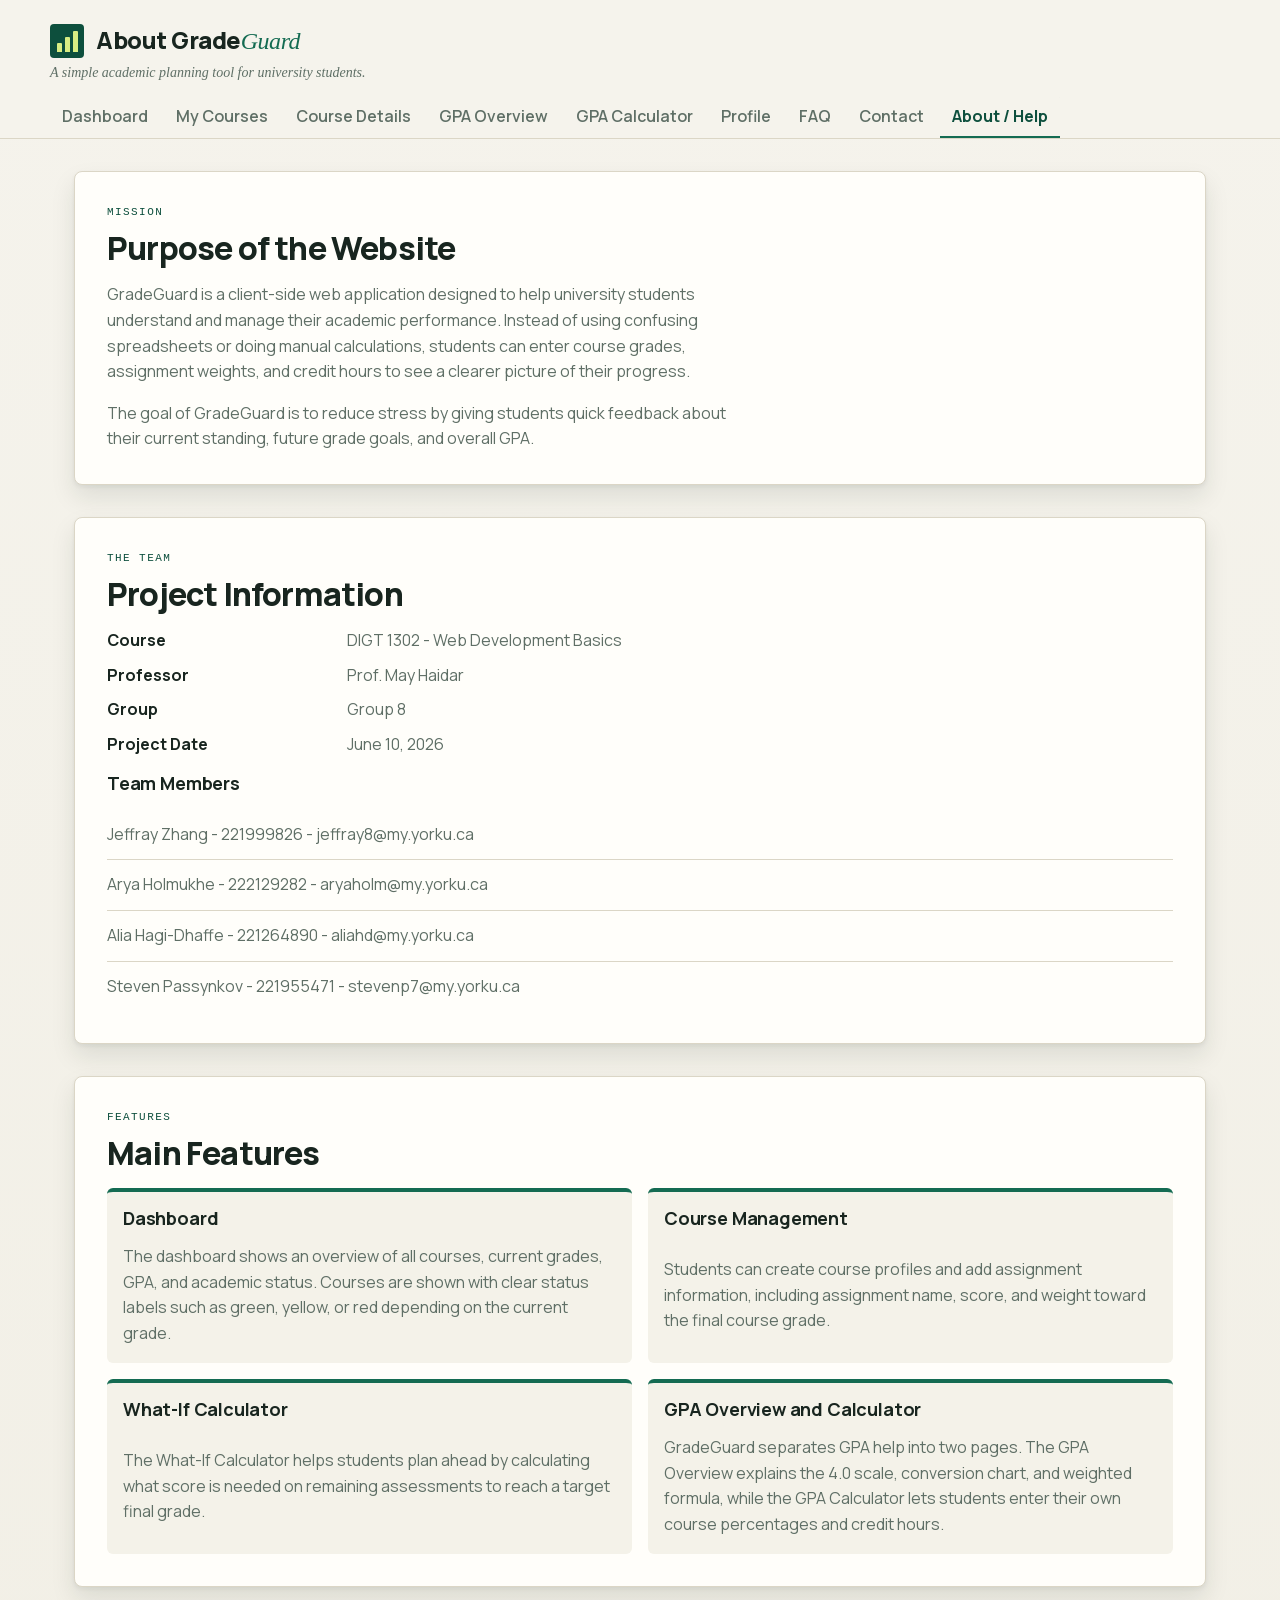
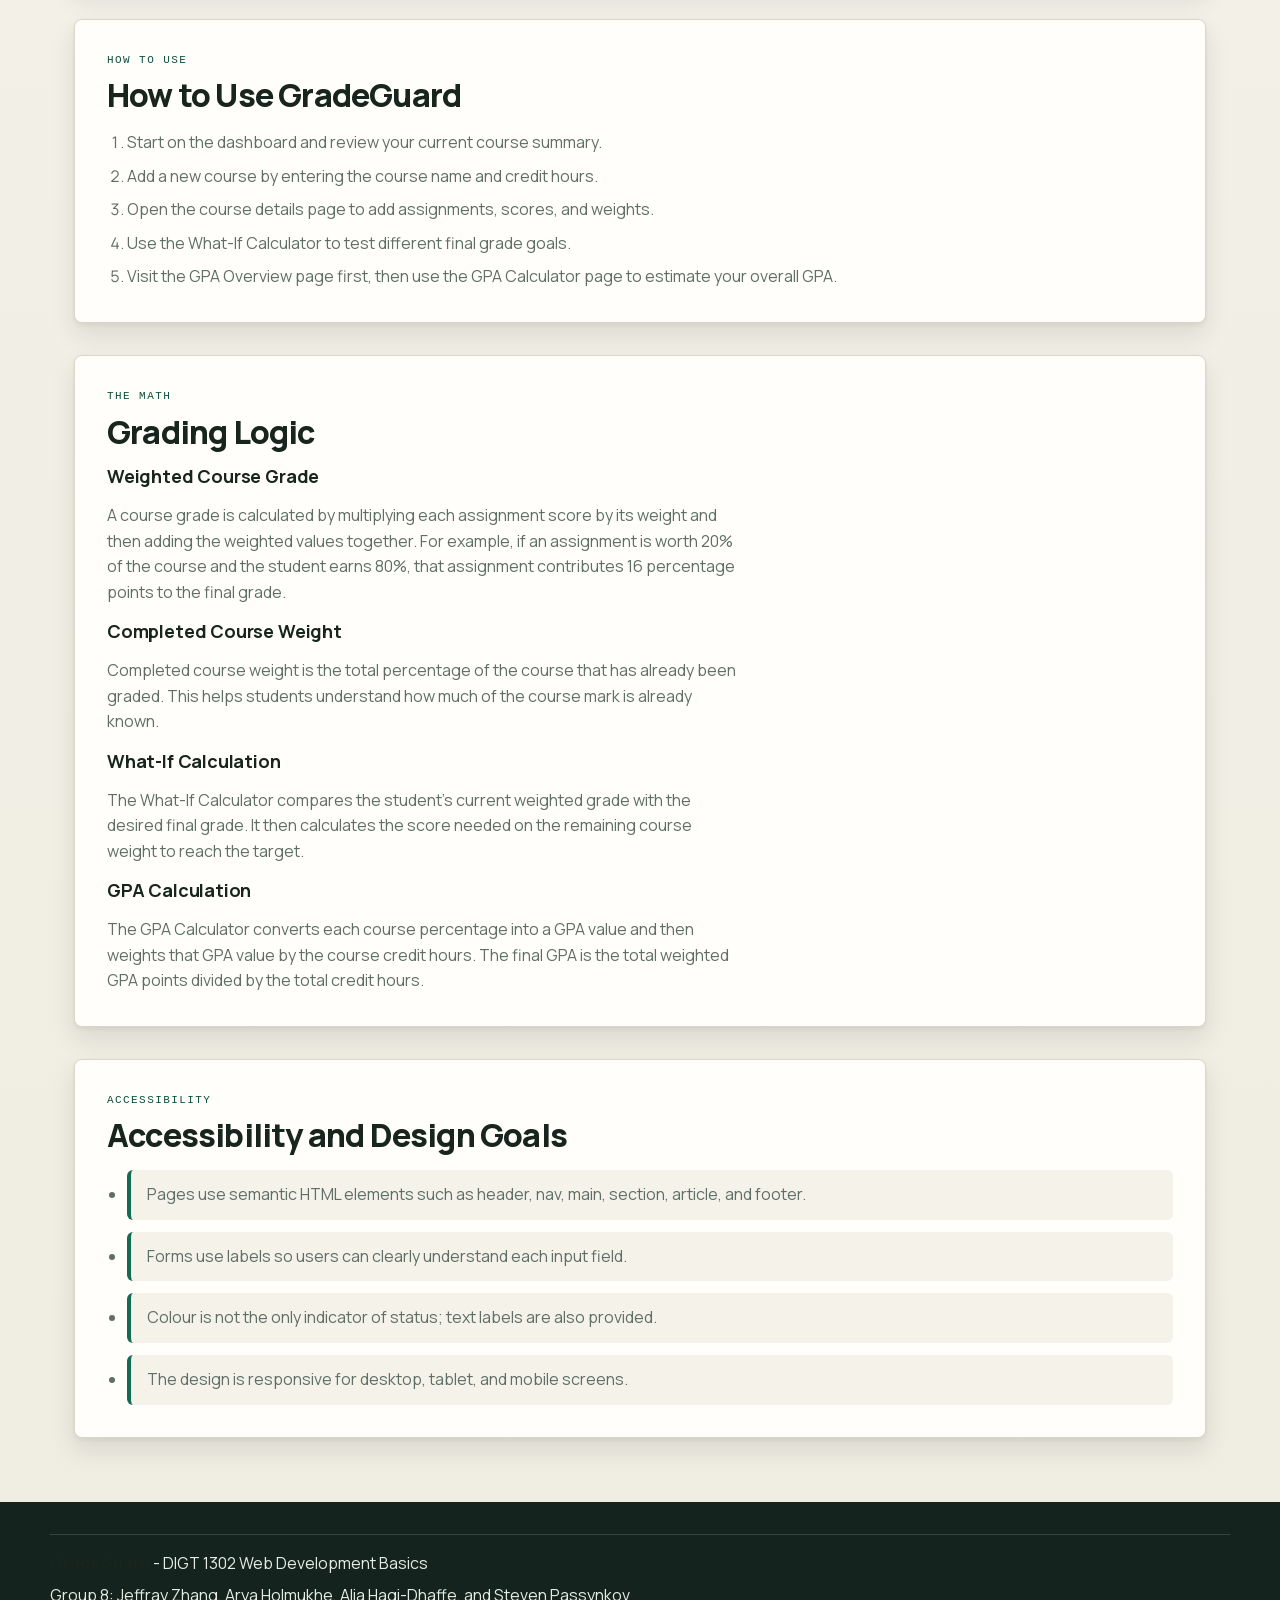
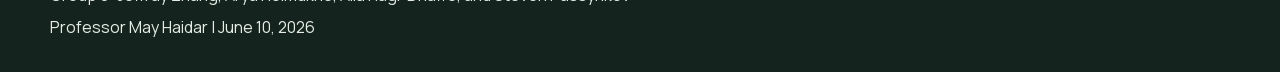
==== commit 47041857: "Working sign-in system + final-edition copy (no placeholders) - Account creation saves a real profil" ====
--- a/about.html
+++ b/about.html
@@ -161,7 +161,7 @@
         <li class="edge-left">Pages use semantic HTML elements such as header, nav, main, section, article, and footer.</li>
         <li class="edge-left">Forms use labels so users can clearly understand each input field.</li>
         <li class="edge-left">Colour is not the only indicator of status; text labels are also provided.</li>
-        <li class="edge-left">The planned design will be responsive for both desktop and mobile screens.</li>
+        <li class="edge-left">The design is responsive for desktop, tablet, and mobile screens.</li>
       </ul>
     </section>
   </main>
